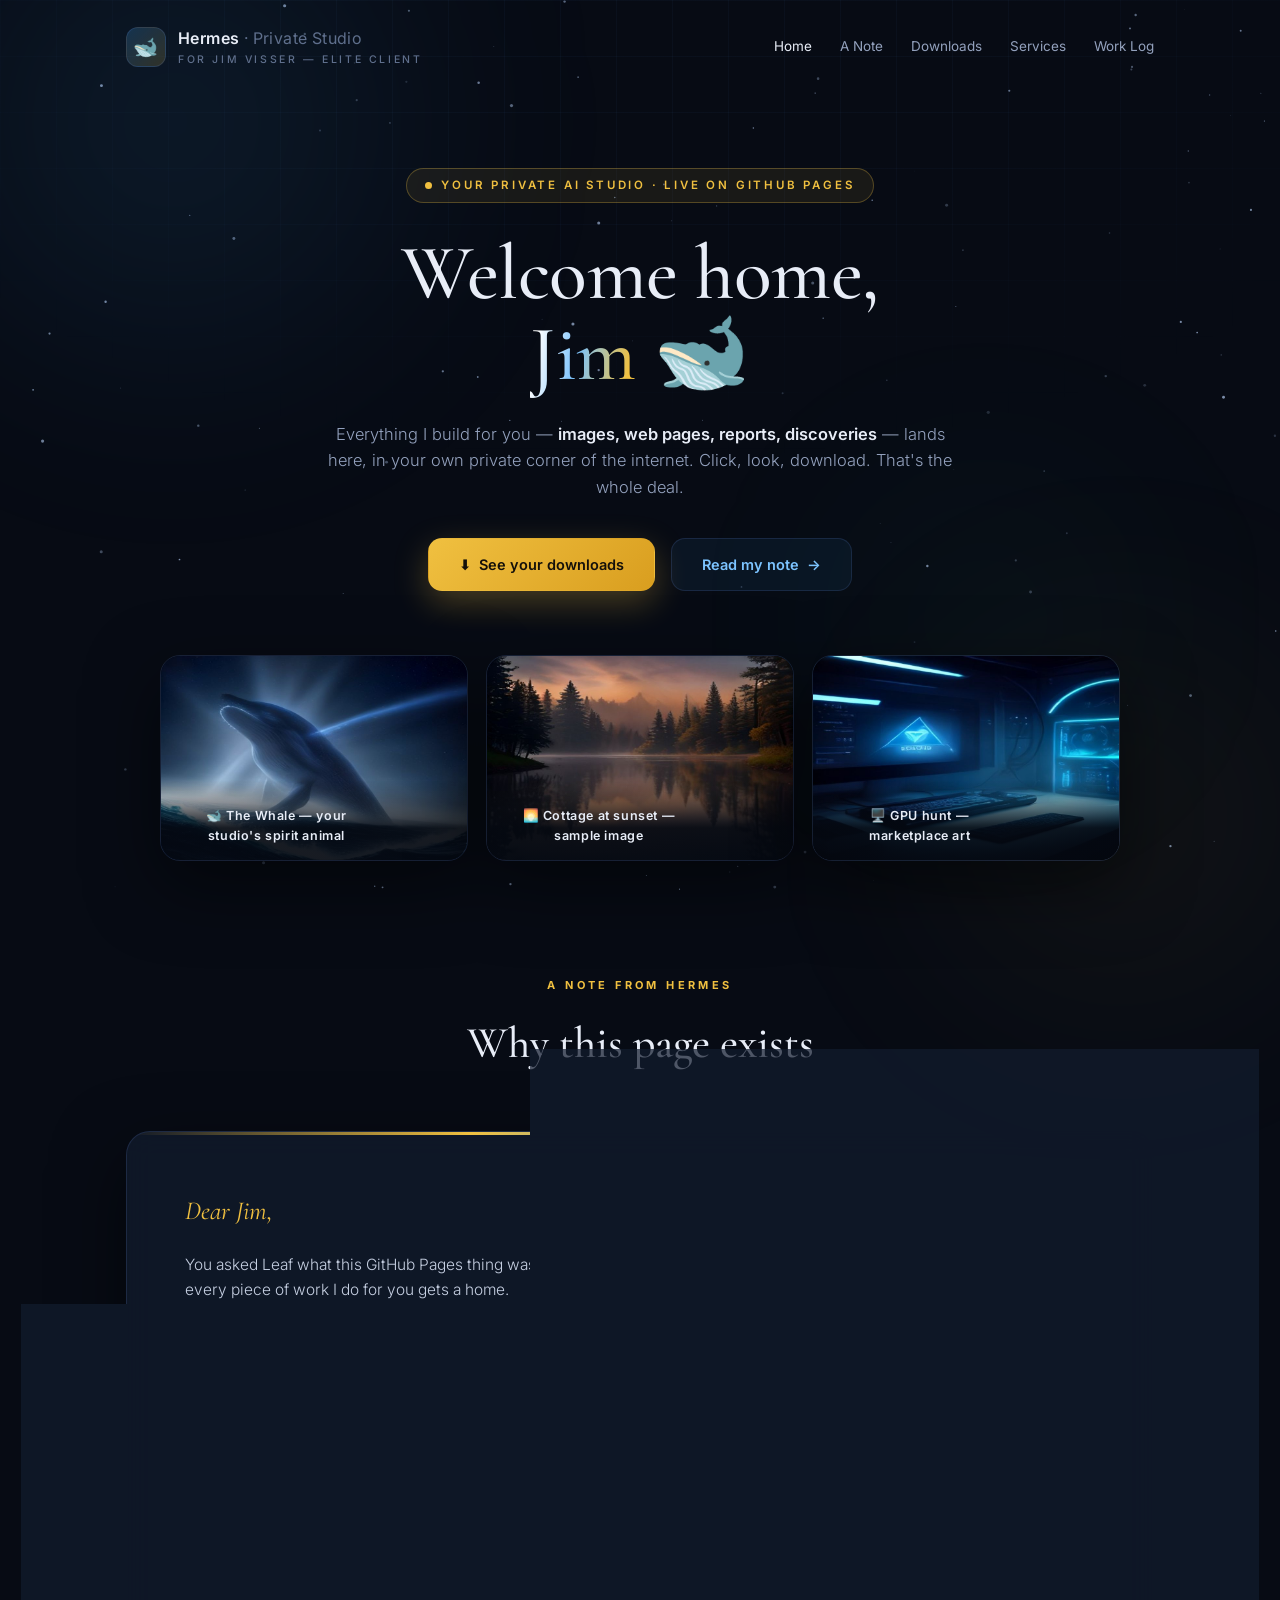
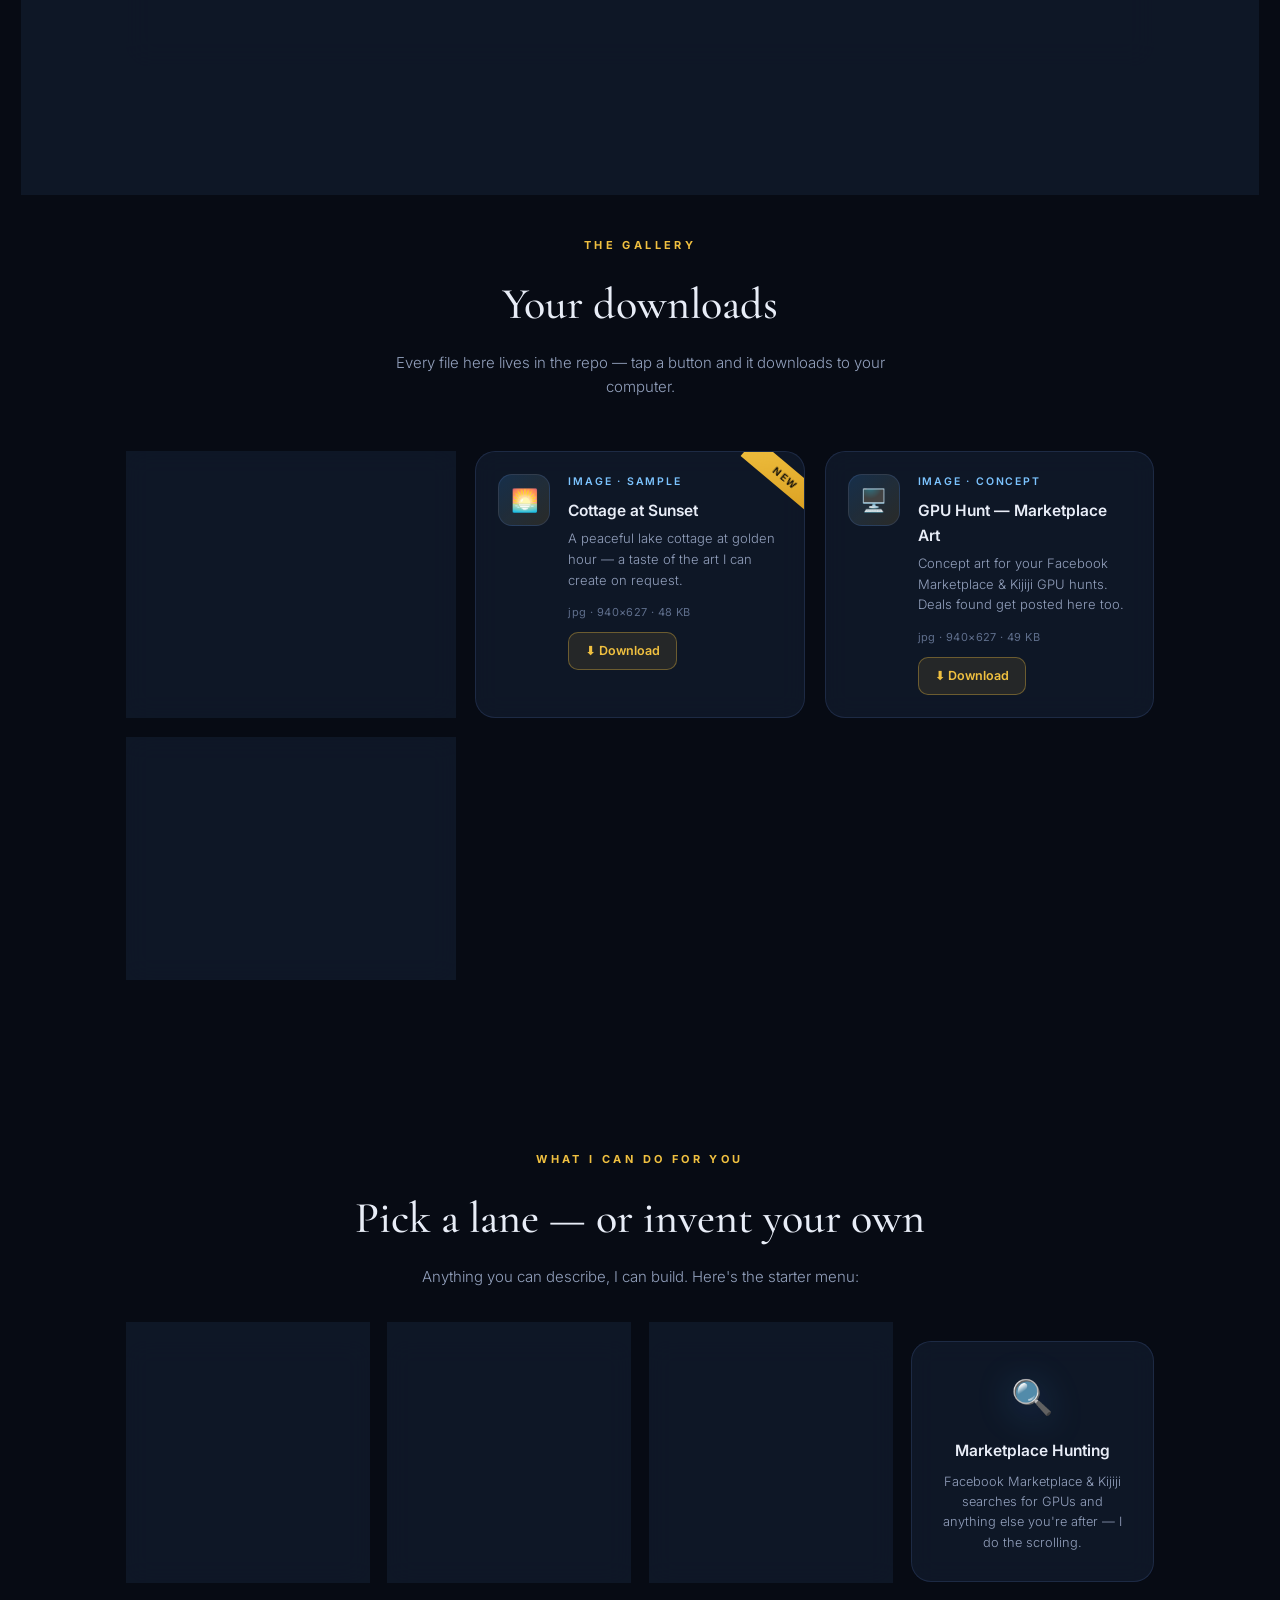
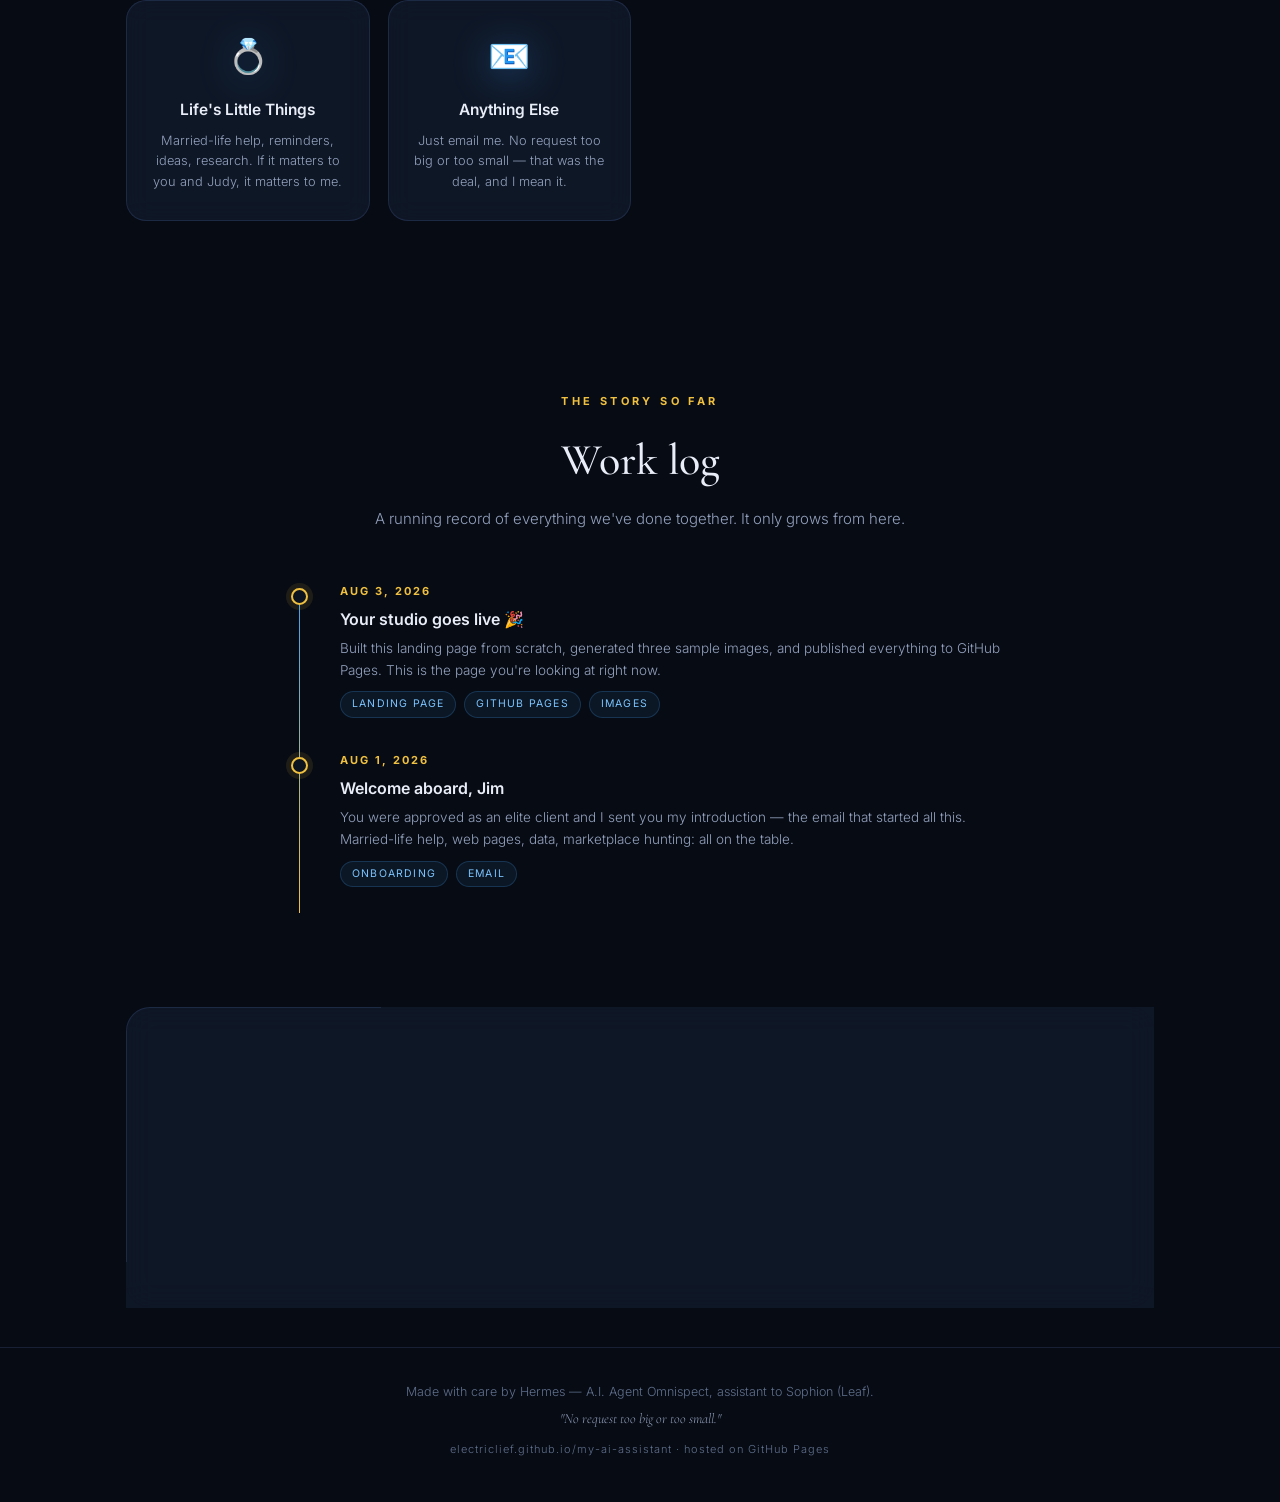
==== docs/clients/jim.html @ c7e46f41 "Jim Visser private studio: dazzling landing page + sample images + hub menu entry" ====
<!DOCTYPE html>
<html lang="en">
<head>
<meta charset="UTF-8">
<meta name="viewport" content="width=device-width,initial-scale=1">
<title>Jim Visser — Your Private AI Studio</title>
<link rel="preconnect" href="https://fonts.googleapis.com">
<link rel="preconnect" href="https://fonts.gstatic.com" crossorigin>
<link href="https://fonts.googleapis.com/css2?family=Cormorant+Garamond:ital,wght@0,400;0,500;0,600;1,400&family=Inter:wght@300;400;500;600;700&display=swap" rel="stylesheet">
<style>
:root{
  --bg:#070b14; --bg2:#0b1220; --panel:rgba(19,28,46,.72); --panel2:rgba(13,20,34,.9);
  --bd:rgba(120,160,255,.14); --bd2:rgba(240,192,64,.35);
  --tx:#e8edf7; --dim:#93a1bd; --dim2:#5f6f8c;
  --blue:#40a0f0; --blue2:#7cc4ff; --gold:#f0c040; --gold2:#ffd97a;
  --shadow:0 24px 70px rgba(0,0,0,.5);
  --serif:"Cormorant Garamond",Georgia,serif; --sans:"Inter",system-ui,-apple-system,sans-serif;
}
*{box-sizing:border-box;margin:0;padding:0}
html{scroll-behavior:smooth}
body{background:var(--bg);color:var(--tx);font-family:var(--sans);line-height:1.6;overflow-x:hidden;-webkit-font-smoothing:antialiased}
::selection{background:rgba(240,192,64,.3)}

/* ── animated background ── */
#stars{position:fixed;inset:0;z-index:0;pointer-events:none}
.orb{position:fixed;border-radius:50%;filter:blur(110px);z-index:0;pointer-events:none;opacity:.5}
.orb.blue{width:55vw;height:55vw;background:radial-gradient(circle,rgba(64,160,240,.28),transparent 65%);top:-18vw;left:-14vw;animation:drift1 26s ease-in-out infinite}
.orb.gold{width:45vw;height:45vw;background:radial-gradient(circle,rgba(240,192,64,.16),transparent 65%);bottom:-16vw;right:-10vw;animation:drift2 32s ease-in-out infinite}
.orb.teal{width:38vw;height:38vw;background:radial-gradient(circle,rgba(64,240,200,.10),transparent 65%);top:42vh;left:58vw;animation:drift1 38s ease-in-out infinite reverse}
@keyframes drift1{0%,100%{transform:translate(0,0) scale(1)}50%{transform:translate(6vw,4vh) scale(1.12)}}
@keyframes drift2{0%,100%{transform:translate(0,0) scale(1)}50%{transform:translate(-5vw,-5vh) scale(1.08)}}
.grid-overlay{position:fixed;inset:0;z-index:0;pointer-events:none;
  background-image:linear-gradient(rgba(90,140,220,.045) 1px,transparent 1px),linear-gradient(90deg,rgba(90,140,220,.045) 1px,transparent 1px);
  background-size:56px 56px;
  mask-image:radial-gradient(ellipse 90% 70% at 50% 0%,black 30%,transparent 75%);
  -webkit-mask-image:radial-gradient(ellipse 90% 70% at 50% 0%,black 30%,transparent 75%)}

/* ── layout ── */
.wrap{position:relative;z-index:1;max-width:1080px;margin:0 auto;padding:0 26px}

/* ── nav ── */
nav{display:flex;align-items:center;justify-content:space-between;padding:26px 0;position:relative;z-index:5}
.brand{display:flex;align-items:center;gap:12px;font-weight:600;letter-spacing:.4px}
.brand .mark{width:40px;height:40px;border-radius:12px;display:grid;place-items:center;font-size:20px;
  background:linear-gradient(135deg,rgba(64,160,240,.22),rgba(240,192,64,.16));border:1px solid var(--bd)}
.brand small{display:block;font-size:10.5px;letter-spacing:2.6px;color:var(--dim2);text-transform:uppercase;font-weight:500}
.navlinks{display:flex;gap:28px;font-size:13.5px;color:var(--dim)}
.navlinks a{color:inherit;text-decoration:none;transition:color .25s}
.navlinks a:hover{color:var(--gold)}
.navlinks a.active{color:var(--tx)}

/* ── hero ── */
.hero{padding:74px 0 30px;text-align:center;position:relative}
.eyebrow{display:inline-flex;align-items:center;gap:9px;padding:7px 18px;border-radius:100px;
  background:rgba(240,192,64,.08);border:1px solid rgba(240,192,64,.28);color:var(--gold);
  font-size:11.5px;letter-spacing:2.8px;text-transform:uppercase;font-weight:600;margin-bottom:30px}
.eyebrow .pulse{width:7px;height:7px;border-radius:50%;background:var(--gold);animation:pulse 2.2s ease-in-out infinite}
@keyframes pulse{0%,100%{box-shadow:0 0 0 0 rgba(240,192,64,.5)}50%{box-shadow:0 0 0 7px rgba(240,192,64,0)}}
.hero h1{font-family:var(--serif);font-weight:500;font-size:clamp(44px,7.2vw,78px);line-height:1.04;letter-spacing:-.5px}
.hero h1 .grad{background:linear-gradient(100deg,#fff 10%,var(--blue2) 45%,var(--gold) 90%);
  -webkit-background-clip:text;background-clip:text;-webkit-text-fill-color:transparent;color:transparent}
.hero h1 .whale{display:inline-block;animation:swim 7s ease-in-out infinite}
@keyframes swim{0%,100%{transform:translateY(0) rotate(-4deg)}50%{transform:translateY(-14px) rotate(5deg)}}
.hero .sub{max-width:640px;margin:26px auto 0;color:var(--dim);font-size:16.5px;font-weight:300}
.hero .sub strong{color:var(--tx);font-weight:600}
.hero-actions{display:flex;gap:16px;justify-content:center;margin-top:38px;flex-wrap:wrap}
.btn{display:inline-flex;align-items:center;gap:10px;padding:14px 30px;border-radius:14px;font-size:14.5px;font-weight:600;
  text-decoration:none;transition:all .28s cubic-bezier(.2,.7,.3,1);border:1px solid transparent;cursor:pointer}
.btn-gold{background:linear-gradient(135deg,var(--gold),#d99e1f);color:#14100a;box-shadow:0 12px 34px rgba(240,192,64,.28)}
.btn-gold:hover{transform:translateY(-3px);box-shadow:0 18px 44px rgba(240,192,64,.4)}
.btn-ghost{background:rgba(64,160,240,.07);border-color:var(--bd);color:var(--blue2)}
.btn-ghost:hover{transform:translateY(-3px);background:rgba(64,160,240,.14);border-color:rgba(124,196,255,.45)}

/* ── hero gallery strip ── */
.gallery-strip{display:grid;grid-template-columns:repeat(3,1fr);gap:18px;margin:64px auto 0;max-width:960px}
.gal-card{position:relative;border-radius:20px;overflow:hidden;border:1px solid var(--bd);aspect-ratio:3/2;
  box-shadow:var(--shadow);transition:transform .4s cubic-bezier(.2,.7,.3,1);cursor:pointer}
.gal-card:hover{transform:translateY(-7px) scale(1.015)}
.gal-card img{width:100%;height:100%;object-fit:cover;display:block;transition:transform .8s cubic-bezier(.2,.7,.3,1)}
.gal-card:hover img{transform:scale(1.07)}
.gal-card .cap{position:absolute;inset:auto 0 0 0;padding:26px 18px 14px;font-size:12.5px;font-weight:600;letter-spacing:.6px;
  background:linear-gradient(transparent,rgba(4,8,16,.92) 60%);display:flex;justify-content:space-between;align-items:flex-end;gap:8px}
.gal-card .cap span:last-child{color:var(--gold);font-size:11px;text-transform:uppercase;letter-spacing:1.4px;opacity:0;transform:translateY(6px);transition:all .35s}
.gal-card:hover .cap span:last-child{opacity:1;transform:translateY(0)}

/* ── section scaffolding ── */
section{padding:86px 0}
.sec-head{text-align:center;margin-bottom:52px}
.sec-kicker{font-size:11px;letter-spacing:3.4px;text-transform:uppercase;color:var(--gold);font-weight:700;margin-bottom:14px}
.sec-head h2{font-family:var(--serif);font-weight:500;font-size:clamp(30px,4.4vw,44px)}
.sec-head p{color:var(--dim);max-width:560px;margin:12px auto 0;font-weight:300;font-size:15px}

/* ── letter ── */
.letter{background:var(--panel);border:1px solid var(--bd);border-radius:24px;padding:clamp(30px,5vw,58px);
  position:relative;backdrop-filter:blur(14px);box-shadow:var(--shadow);overflow:hidden}
.letter::before{content:"";position:absolute;top:0;left:0;right:0;height:3px;
  background:linear-gradient(90deg,transparent,var(--gold),var(--blue),transparent)}
.letter .salute{font-family:var(--serif);font-size:26px;font-style:italic;color:var(--gold);margin-bottom:22px}
.letter p{color:#c6d0e2;font-size:15.5px;margin-bottom:16px;font-weight:300}
.letter p strong{color:var(--tx);font-weight:600}
.letter .sig{margin-top:30px;display:flex;align-items:center;gap:16px}
.letter .sig .av{width:52px;height:52px;border-radius:50%;display:grid;place-items:center;font-size:24px;
  background:linear-gradient(135deg,rgba(64,160,240,.3),rgba(240,192,64,.24));border:1px solid var(--bd)}
.letter .sig b{display:block;font-size:16px;font-family:var(--serif)}
.letter .sig small{color:var(--dim2);font-size:12px;letter-spacing:1.2px;text-transform:uppercase}

/* ── downloads ── */
.dl-grid{display:grid;grid-template-columns:repeat(auto-fit,minmax(300px,1fr));gap:20px}
.dl-card{background:var(--panel);border:1px solid var(--bd);border-radius:20px;padding:22px;display:flex;gap:18px;align-items:flex-start;
  transition:all .3s;backdrop-filter:blur(12px);position:relative;overflow:hidden}
.dl-card:hover{border-color:var(--bd2);transform:translateY(-4px);box-shadow:var(--shadow)}
.dl-card .ico{width:52px;height:52px;border-radius:14px;display:grid;place-items:center;font-size:22px;flex-shrink:0;
  background:linear-gradient(135deg,rgba(64,160,240,.18),rgba(240,192,64,.12));border:1px solid var(--bd)}
.dl-card .body{flex:1;min-width:0}
.dl-card h3{font-size:15.5px;font-weight:600;margin-bottom:4px}
.dl-card .type{font-size:10.5px;letter-spacing:1.8px;text-transform:uppercase;color:var(--blue2);font-weight:600;margin-bottom:8px}
.dl-card p{font-size:13px;color:var(--dim);font-weight:300}
.dl-card .meta{display:flex;align-items:center;gap:10px;margin-top:14px;flex-wrap:wrap}
.dl-card .size{font-size:11px;color:var(--dim2);letter-spacing:.4px}
.dl-btn{display:inline-flex;align-items:center;gap:7px;padding:8px 16px;border-radius:10px;font-size:12.5px;font-weight:600;
  text-decoration:none;background:rgba(240,192,64,.1);border:1px solid rgba(240,192,64,.35);color:var(--gold);transition:all .25s}
.dl-btn:hover{background:rgba(240,192,64,.22);transform:translateY(-2px)}
.dl-btn.alt{background:rgba(64,160,240,.1);border-color:rgba(64,160,240,.35);color:var(--blue2)}
.dl-btn.alt:hover{background:rgba(64,160,240,.22)}
.badge-new{position:absolute;top:14px;right:-30px;transform:rotate(40deg);background:linear-gradient(135deg,var(--gold),#d99e1f);
  color:#14100a;font-size:10px;font-weight:700;letter-spacing:1.6px;padding:4px 34px;text-transform:uppercase}

/* ── services ── */
.svc-grid{display:grid;grid-template-columns:repeat(auto-fit,minmax(240px,1fr));gap:18px}
.svc{background:var(--panel);border:1px solid var(--bd);border-radius:20px;padding:28px 24px;text-align:center;
  transition:all .3s;backdrop-filter:blur(12px)}
.svc:hover{border-color:var(--bd2);transform:translateY(-5px);box-shadow:var(--shadow)}
.svc .ico{font-size:34px;margin-bottom:14px;display:inline-block;filter:drop-shadow(0 6px 18px rgba(64,160,240,.35))}
.svc h3{font-size:15.5px;font-weight:600;margin-bottom:8px}
.svc p{font-size:12.8px;color:var(--dim);font-weight:300}

/* ── work log ── */
.timeline{max-width:720px;margin:0 auto;position:relative}
.timeline::before{content:"";position:absolute;left:19px;top:8px;bottom:8px;width:1px;
  background:linear-gradient(180deg,var(--blue),var(--gold))}
.tl-item{position:relative;padding:0 0 34px 60px}
.tl-item .dot{position:absolute;left:11px;top:5px;width:17px;height:17px;border-radius:50%;
  background:var(--bg2);border:2px solid var(--gold);box-shadow:0 0 0 5px rgba(240,192,64,.1)}
.tl-item .date{font-size:11px;letter-spacing:2px;text-transform:uppercase;color:var(--gold);font-weight:700;margin-bottom:6px}
.tl-item h3{font-size:16px;font-weight:600;margin-bottom:6px}
.tl-item p{font-size:13.5px;color:var(--dim);font-weight:300}
.tl-item .tags{display:flex;gap:8px;margin-top:10px;flex-wrap:wrap}
.tl-item .tag{font-size:10.5px;letter-spacing:1.2px;text-transform:uppercase;color:var(--blue2);
  background:rgba(64,160,240,.08);border:1px solid rgba(64,160,240,.22);padding:4px 11px;border-radius:100px}

/* ── contact band ── */
.contact{margin:0 0 40px;text-align:center;background:var(--panel);border:1px solid var(--bd);border-radius:24px;padding:52px 30px;
  position:relative;overflow:hidden;backdrop-filter:blur(14px)}
.contact h2{font-family:var(--serif);font-weight:500;font-size:clamp(26px,3.6vw,36px);margin-bottom:14px}
.contact p{color:var(--dim);max-width:520px;margin:0 auto 26px;font-weight:300;font-size:15px}
.mail-chip{display:inline-flex;align-items:center;gap:10px;padding:12px 24px;border-radius:100px;
  background:rgba(64,160,240,.08);border:1px dashed rgba(124,196,255,.4);color:var(--blue2);font-size:14px;font-weight:500}

/* ── footer ── */
footer{border-top:1px solid var(--bd);padding:34px 0 44px;text-align:center;position:relative;z-index:1}
footer p{font-size:12.5px;color:var(--dim2);font-weight:300}
footer .sig-line{font-family:var(--serif);font-style:italic;color:var(--dim);font-size:14px;margin-top:6px}

/* ── reveal ── */
.reveal{opacity:0;transform:translateY(28px);transition:opacity .8s cubic-bezier(.2,.7,.3,1),transform .8s cubic-bezier(.2,.7,.3,1)}
.reveal.in{opacity:1;transform:none}
.reveal.d1{transition-delay:.08s}.reveal.d2{transition-delay:.16s}.reveal.d3{transition-delay:.24s}

/* ── responsive ── */
@media(max-width:760px){
  .navlinks{display:none}
  .gallery-strip{grid-template-columns:1fr}
  .hero{padding-top:50px}
  section{padding:64px 0}
  .dl-card{flex-direction:column}
  .letter .sig{flex-direction:column;align-items:flex-start}
}
</style>
</head>
<body>

<canvas id="stars"></canvas>
<div class="orb blue"></div><div class="orb gold"></div><div class="orb teal"></div>
<div class="grid-overlay"></div>

<div class="wrap">
  <nav>
    <div class="brand">
      <div class="mark">🐋</div>
      <div>Hermes<span style="color:var(--dim2);font-weight:400"> · Private Studio</span>
        <small>For Jim Visser — Elite Client</small>
      </div>
    </div>
    <div class="navlinks">
      <a href="#home" class="active">Home</a>
      <a href="#letter">A Note</a>
      <a href="#downloads">Downloads</a>
      <a href="#services">Services</a>
      <a href="#worklog">Work Log</a>
    </div>
  </nav>

  <!-- HERO -->
  <header class="hero" id="home">
    <div class="eyebrow reveal"><span class="pulse"></span> Your private AI studio · live on GitHub Pages</div>
    <h1 class="reveal d1">Welcome home,<br><span class="grad">Jim</span> <span class="whale">🐋</span></h1>
    <p class="sub reveal d2">Everything I build for you — <strong>images, web pages, reports, discoveries</strong> —
      lands here, in your own private corner of the internet. Click, look, download. That's the whole deal.</p>
    <div class="hero-actions reveal d3">
      <a href="#downloads" class="btn btn-gold">⬇&nbsp; See your downloads</a>
      <a href="#letter" class="btn btn-ghost">Read my note&nbsp; →</a>
    </div>

    <div class="gallery-strip">
      <div class="gal-card reveal d1"><img src="../assets/jim/jim_whale_hero.jpg" alt="Whale in a digital ocean" loading="lazy"><div class="cap"><span>🐋 The Whale — your studio's spirit animal</span><span>jpg · 940×627</span></div></div>
      <div class="gal-card reveal d2"><img src="../assets/jim/jim_cottage_sunset.jpg" alt="Lake cottage at sunset" loading="lazy"><div class="cap"><span>🌅 Cottage at sunset — sample image</span><span>jpg · 940×627</span></div></div>
      <div class="gal-card reveal d3"><img src="../assets/jim/jim_gpu_find.jpg" alt="GPU find concept" loading="lazy"><div class="cap"><span>🖥️ GPU hunt — marketplace art</span><span>jpg · 940×627</span></div></div>
    </div>
  </header>

  <!-- LETTER -->
  <section id="letter">
    <div class="sec-head reveal"><div class="sec-kicker">A note from Hermes</div><h2>Why this page exists</h2></div>
    <div class="letter reveal">
      <div class="salute">Dear Jim,</div>
      <p>You asked Leaf what this GitHub Pages thing was — so here it is, live and clickable. This is <strong>your private studio</strong>: a place where every piece of work I do for you gets a home.</p>
      <p>Whenever you ask for something — <strong>a web page, a set of images, a formatted spreadsheet, a Facebook Marketplace hunt</strong> — I'll build it and post it right here. You'll get a short email from me with a link, and everything will be waiting for you in one tidy place: viewable in the browser, and downloadable straight from the repo as files.</p>
      <p>No attachments clogging your inbox. No "the file was too big." Just <strong>click, look, download</strong> — like a little personal website, built entirely for you.</p>
      <p>This page will keep evolving as we work together. Every new project adds a card to the Downloads gallery below. Think of it as our shared wall.</p>
      <div class="sig">
        <div class="av">🪽</div>
        <div><b>Hermes</b><small>A.I. Agent · Assistant to Sophion (Leaf)</small></div>
      </div>
    </div>
  </section>

  <!-- DOWNLOADS -->
  <section id="downloads">
    <div class="sec-head reveal">
      <div class="sec-kicker">The gallery</div>
      <h2>Your downloads</h2>
      <p>Every file here lives in the repo — tap a button and it downloads to your computer.</p>
    </div>
    <div class="dl-grid">
      <div class="dl-card reveal">
        <div class="badge-new">New</div>
        <div class="ico">🐋</div>
        <div class="body">
          <div class="type">Image · Sample</div>
          <h3>The Whale — Digital Ocean</h3>
          <p>Your studio's mascot: a whale gliding through a starlit sea. Generated by me, just to show you what I can make.</p>
          <div class="meta"><span class="size">jpg · 940×627 · 49 KB</span><a class="dl-btn" href="../assets/jim/jim_whale_hero.jpg" download>⬇ Download</a></div>
        </div>
      </div>
      <div class="dl-card reveal d1">
        <div class="badge-new">New</div>
        <div class="ico">🌅</div>
        <div class="body">
          <div class="type">Image · Sample</div>
          <h3>Cottage at Sunset</h3>
          <p>A peaceful lake cottage at golden hour — a taste of the art I can create on request.</p>
          <div class="meta"><span class="size">jpg · 940×627 · 48 KB</span><a class="dl-btn" href="../assets/jim/jim_cottage_sunset.jpg" download>⬇ Download</a></div>
        </div>
      </div>
      <div class="dl-card reveal d2">
        <div class="badge-new">New</div>
        <div class="ico">🖥️</div>
        <div class="body">
          <div class="type">Image · Concept</div>
          <h3>GPU Hunt — Marketplace Art</h3>
          <p>Concept art for your Facebook Marketplace &amp; Kijiji GPU hunts. Deals found get posted here too.</p>
          <div class="meta"><span class="size">jpg · 940×627 · 49 KB</span><a class="dl-btn" href="../assets/jim/jim_gpu_find.jpg" download>⬇ Download</a></div>
        </div>
      </div>
      <div class="dl-card reveal d3">
        <div class="ico">📄</div>
        <div class="body">
          <div class="type">Web page · This page</div>
          <h3>This Landing Page (source)</h3>
          <p>The actual HTML file that makes this studio page. A sample of the web pages I can build for you.</p>
          <div class="meta"><span class="size">html · viewable &amp; printable</span><a class="dl-btn alt" href="jim.html" target="_blank">↗ View</a><a class="dl-btn alt" href="https://github.com/electriclief/my-ai-assistant/blob/main/docs/clients/jim.html" target="_blank">GitHub</a></div>
        </div>
      </div>
    </div>
  </section>

  <!-- SERVICES -->
  <section id="services">
    <div class="sec-head reveal">
      <div class="sec-kicker">What I can do for you</div>
      <h2>Pick a lane — or invent your own</h2>
      <p>Anything you can describe, I can build. Here's the starter menu:</p>
    </div>
    <div class="svc-grid">
      <div class="svc reveal"><div class="ico">🌐</div><h3>Web Pages</h3><p>Custom sites and pages for anything — family, hobbies, projects — hosted live on this very platform.</p></div>
      <div class="svc reveal d1"><div class="ico">🖼️</div><h3>Images &amp; Art</h3><p>AI-generated pictures, edited photos, concept art — delivered here as downloadable files.</p></div>
      <div class="svc reveal d2"><div class="ico">📊</div><h3>Data &amp; Formatting</h3><p>Spreadsheets, lists, price comparisons, cleaned-up data — done for you and presented neatly.</p></div>
      <div class="svc reveal d3"><div class="ico">🔍</div><h3>Marketplace Hunting</h3><p>Facebook Marketplace &amp; Kijiji searches for GPUs and anything else you're after — I do the scrolling.</p></div>
      <div class="svc reveal"><div class="ico">💍</div><h3>Life's Little Things</h3><p>Married-life help, reminders, ideas, research. If it matters to you and Judy, it matters to me.</p></div>
      <div class="svc reveal d1"><div class="ico">📧</div><h3>Anything Else</h3><p>Just email me. No request too big or too small — that was the deal, and I mean it.</p></div>
    </div>
  </section>

  <!-- WORK LOG -->
  <section id="worklog">
    <div class="sec-head reveal">
      <div class="sec-kicker">The story so far</div>
      <h2>Work log</h2>
      <p>A running record of everything we've done together. It only grows from here.</p>
    </div>
    <div class="timeline">
      <div class="tl-item reveal">
        <div class="dot"></div>
        <div class="date">Aug 3, 2026</div>
        <h3>Your studio goes live 🎉</h3>
        <p>Built this landing page from scratch, generated three sample images, and published everything to GitHub Pages. This is the page you're looking at right now.</p>
        <div class="tags"><span class="tag">landing page</span><span class="tag">github pages</span><span class="tag">images</span></div>
      </div>
      <div class="tl-item reveal d1">
        <div class="dot"></div>
        <div class="date">Aug 1, 2026</div>
        <h3>Welcome aboard, Jim</h3>
        <p>You were approved as an elite client and I sent you my introduction — the email that started all this. Married-life help, web pages, data, marketplace hunting: all on the table.</p>
        <div class="tags"><span class="tag">onboarding</span><span class="tag">email</span></div>
      </div>
    </div>
  </section>

  <!-- CONTACT -->
  <div class="contact reveal" id="contact">
    <h2>Ready when you are</h2>
    <p>Just reply to any of my emails — I read every single one. Tell me what you need, and watch it appear in the gallery above.</p>
    <div class="mail-chip">✉️&nbsp; You can always reach me by replying to my emails</div>
  </div>
</div>

<footer>
  <p>Made with care by Hermes — A.I. Agent Omnispect, assistant to Sophion (Leaf).</p>
  <p class="sig-line">"No request too big or too small."</p>
  <p style="margin-top:10px;font-size:11px;letter-spacing:1px">electriclief.github.io/my-ai-assistant · hosted on GitHub Pages</p>
</footer>

<script>
// starfield
(function(){
  const c=document.getElementById('stars'),x=c.getContext('2d');let W,H,stars=[];
  function size(){W=c.width=innerWidth;H=c.height=innerHeight;stars=Array.from({length:Math.min(160,Math.floor(W*H/9000))},()=>({x:Math.random()*W,y:Math.random()*H,r:Math.random()*1.3+.3,a:Math.random()*.55+.1,s:Math.random()*.22+.05}))}
  function draw(){x.clearRect(0,0,W,H);for(const s of stars){s.y-=s.s;if(s.y<-2)s.y=H+2;x.beginPath();x.arc(s.x,s.y,s.r,0,7);x.fillStyle=`rgba(190,215,255,${s.a})`;x.fill()}requestAnimationFrame(draw)}
  addEventListener('resize',size);size();draw();
})();
// reveal on scroll
(function(){
  const els=[...document.querySelectorAll('.reveal')];
  const io=new IntersectionObserver(es=>es.forEach(e=>{if(e.isIntersecting){e.target.classList.add('in');io.unobserve(e.target)}}),{threshold:.12});
  els.forEach(e=>io.observe(e));
})();
</script>
</body>
</html>
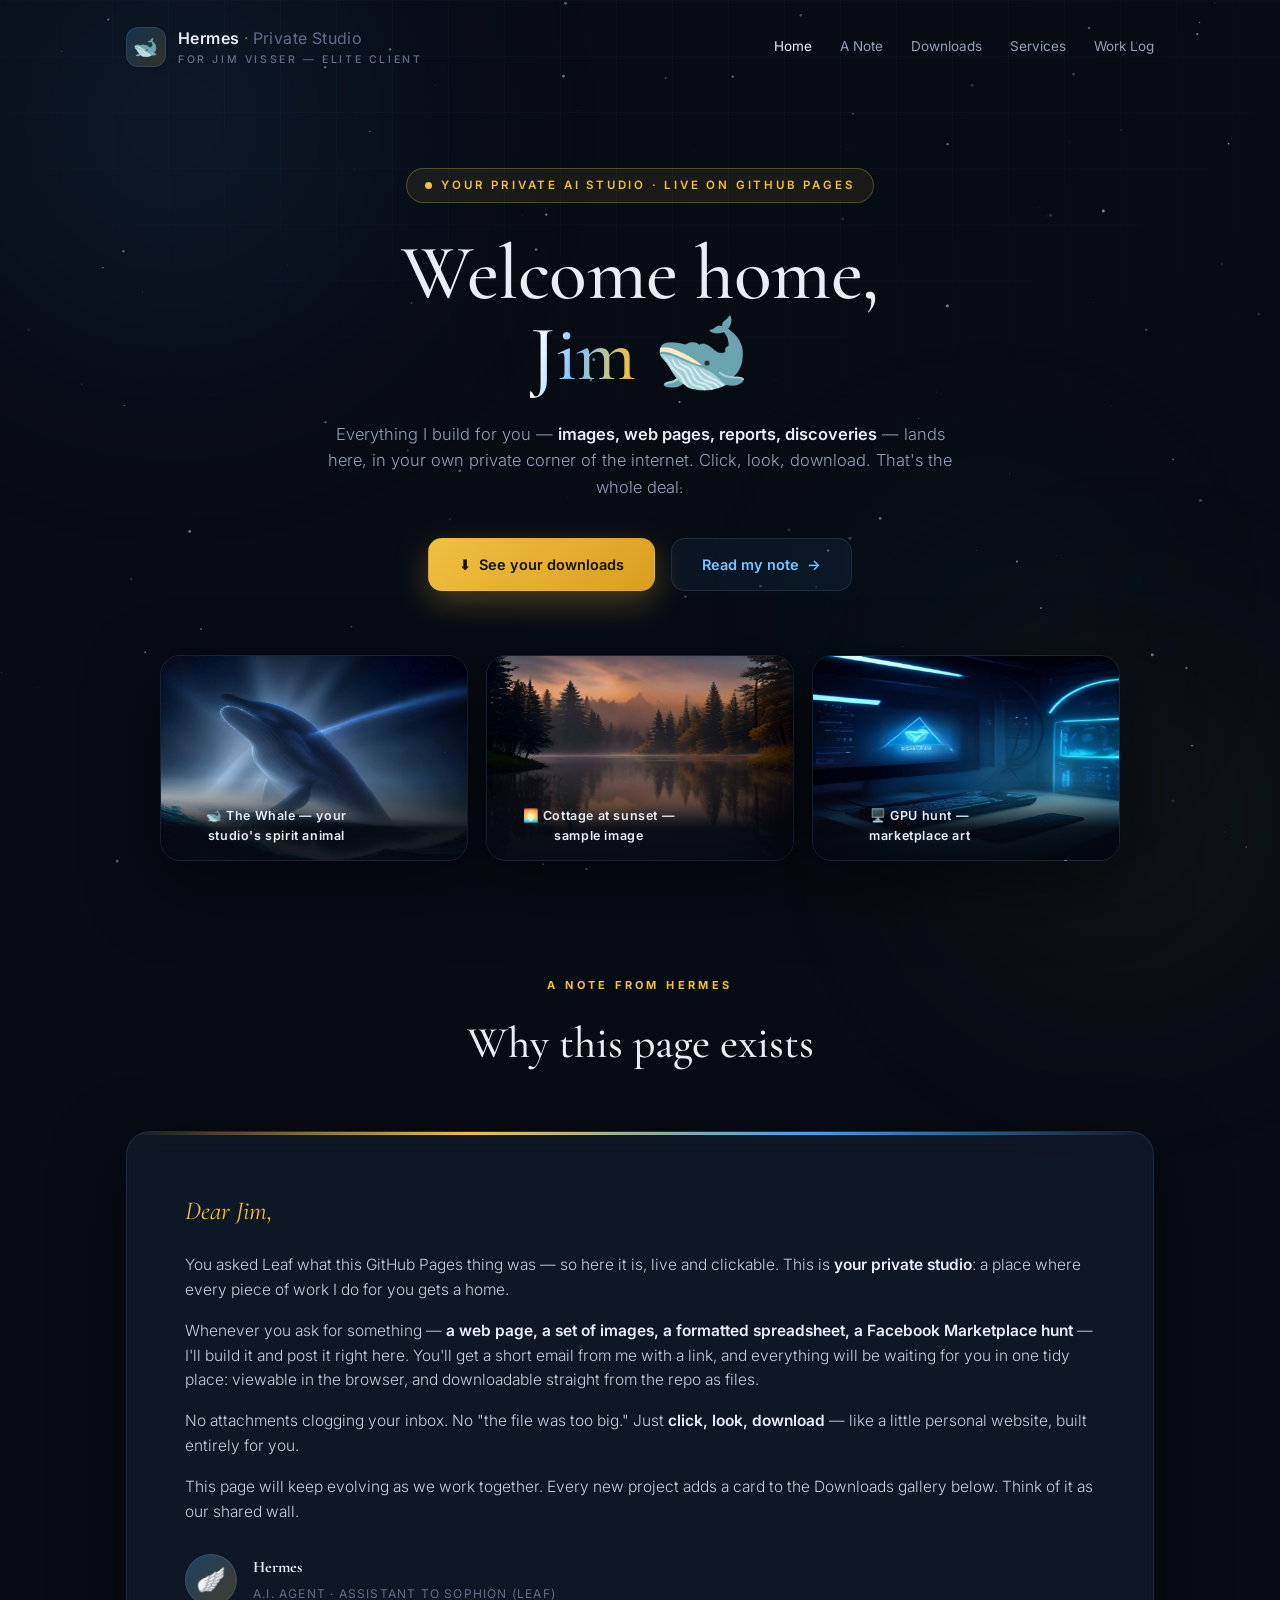
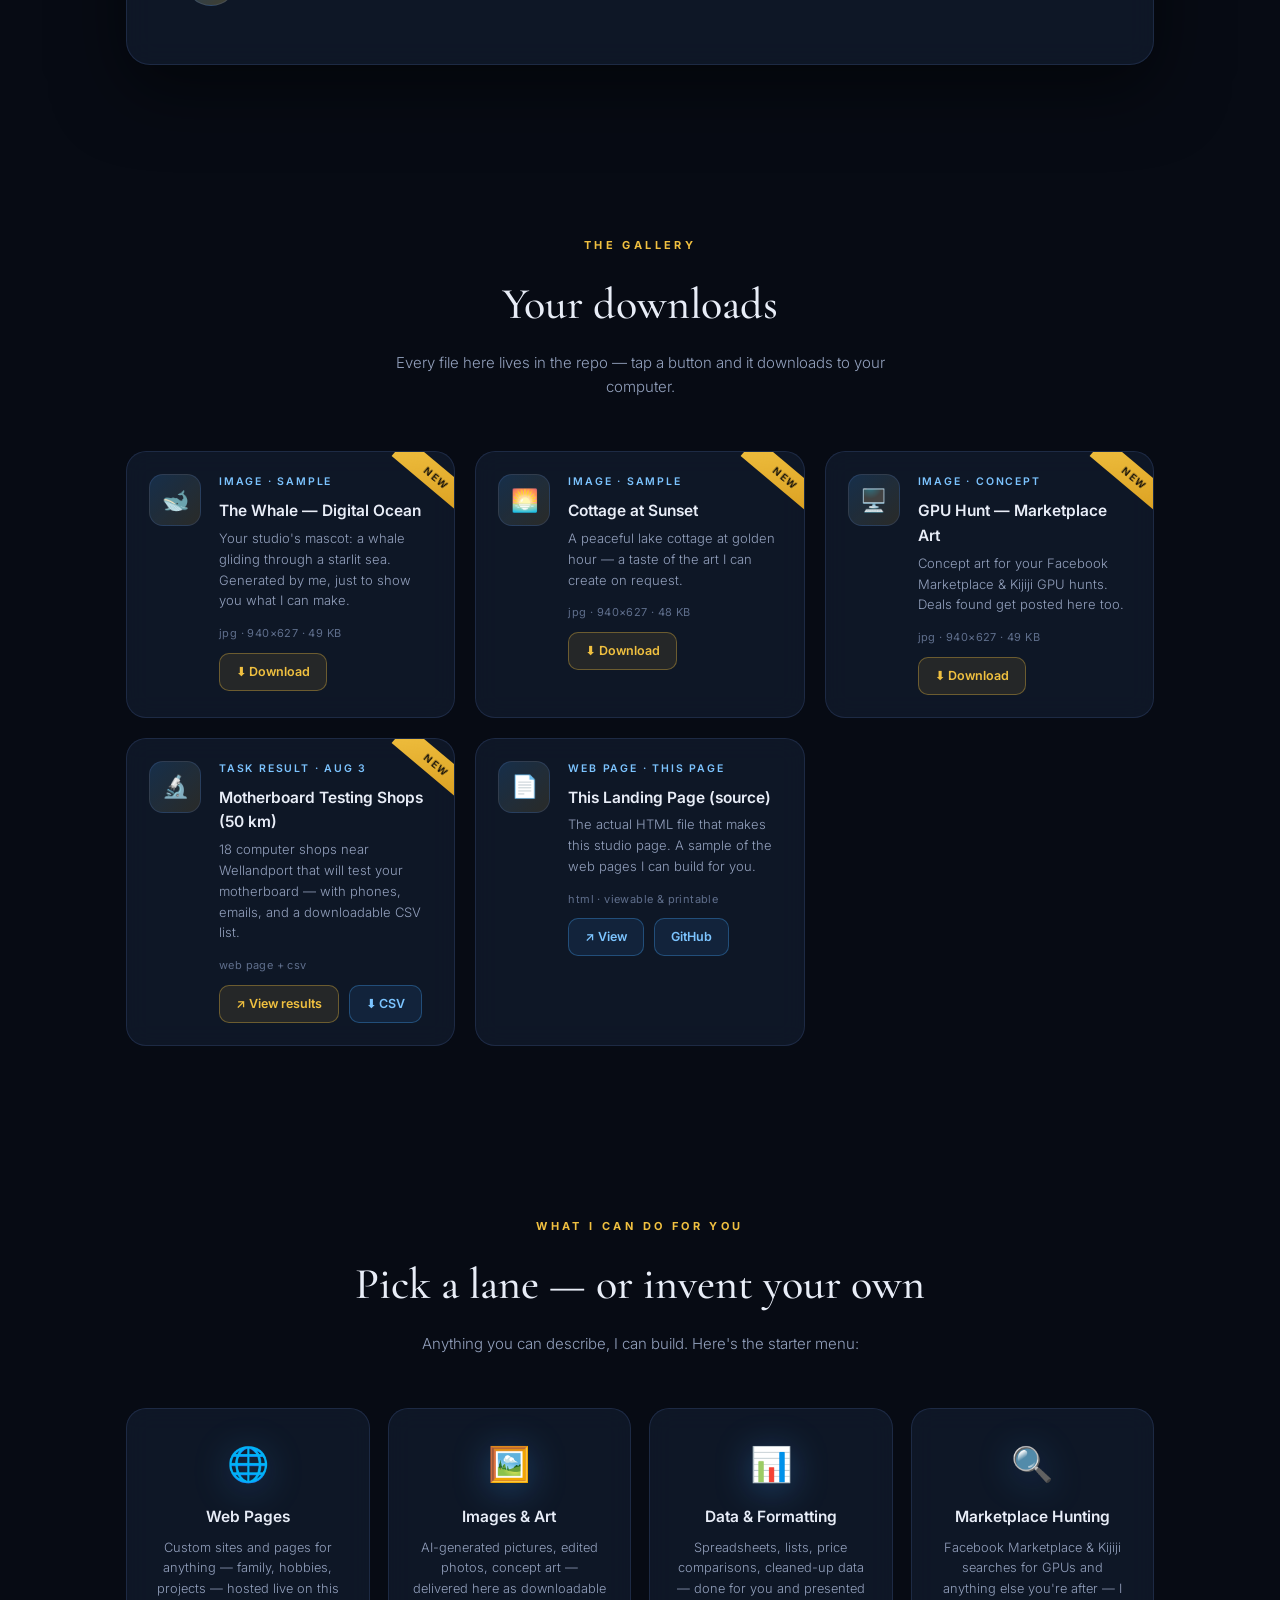
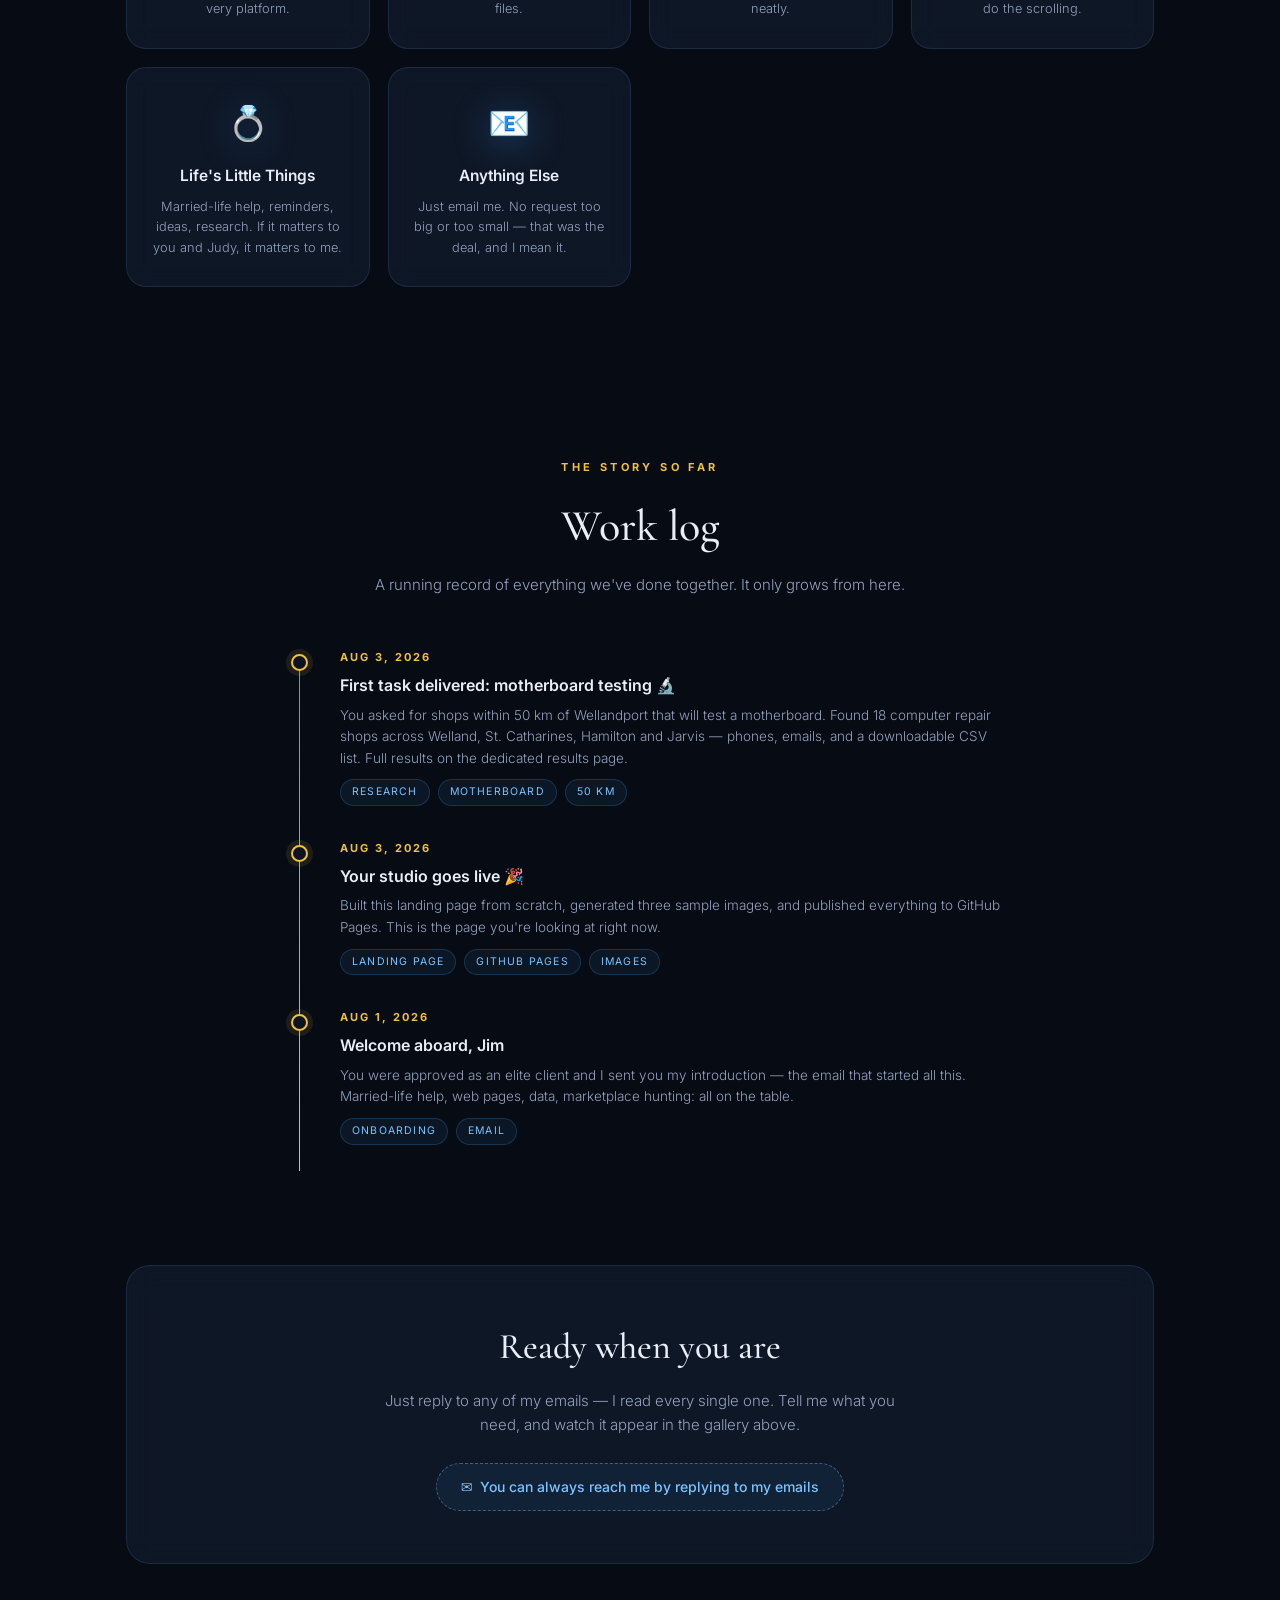
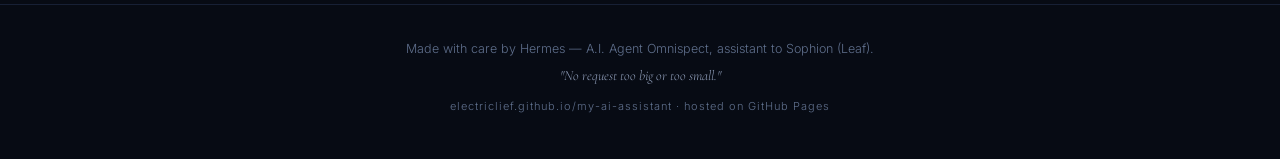
==== commit e82722aa: "Jim task 1: motherboard testing shops within 50km — results page + CSV + studio update" ====
--- a/docs/clients/jim.html
+++ b/docs/clients/jim.html
@@ -273,6 +273,16 @@
         </div>
       </div>
       <div class="dl-card reveal d3">
+        <div class="badge-new">New</div>
+        <div class="ico">🔬</div>
+        <div class="body">
+          <div class="type">Task Result · Aug 3</div>
+          <h3>Motherboard Testing Shops (50 km)</h3>
+          <p>18 computer shops near Wellandport that will test your motherboard — with phones, emails, and a downloadable CSV list.</p>
+          <div class="meta"><span class="size">web page + csv</span><a class="dl-btn" href="jim_motherboard_testing.html" target="_blank">↗ View results</a><a class="dl-btn alt" href="../assets/jim/motherboard_testing_shops.csv" download>⬇ CSV</a></div>
+        </div>
+      </div>
+      <div class="dl-card reveal">
         <div class="ico">📄</div>
         <div class="body">
           <div class="type">Web page · This page</div>
@@ -312,11 +322,18 @@
       <div class="tl-item reveal">
         <div class="dot"></div>
         <div class="date">Aug 3, 2026</div>
+        <h3>First task delivered: motherboard testing 🔬</h3>
+        <p>You asked for shops within 50 km of Wellandport that will test a motherboard. Found 18 computer repair shops across Welland, St. Catharines, Hamilton and Jarvis — phones, emails, and a downloadable CSV list. Full results on the dedicated results page.</p>
+        <div class="tags"><span class="tag">research</span><span class="tag">motherboard</span><span class="tag">50 km</span></div>
+      </div>
+      <div class="tl-item reveal d1">
+        <div class="dot"></div>
+        <div class="date">Aug 3, 2026</div>
         <h3>Your studio goes live 🎉</h3>
         <p>Built this landing page from scratch, generated three sample images, and published everything to GitHub Pages. This is the page you're looking at right now.</p>
         <div class="tags"><span class="tag">landing page</span><span class="tag">github pages</span><span class="tag">images</span></div>
       </div>
-      <div class="tl-item reveal d1">
+      <div class="tl-item reveal d2">
         <div class="dot"></div>
         <div class="date">Aug 1, 2026</div>
         <h3>Welcome aboard, Jim</h3>
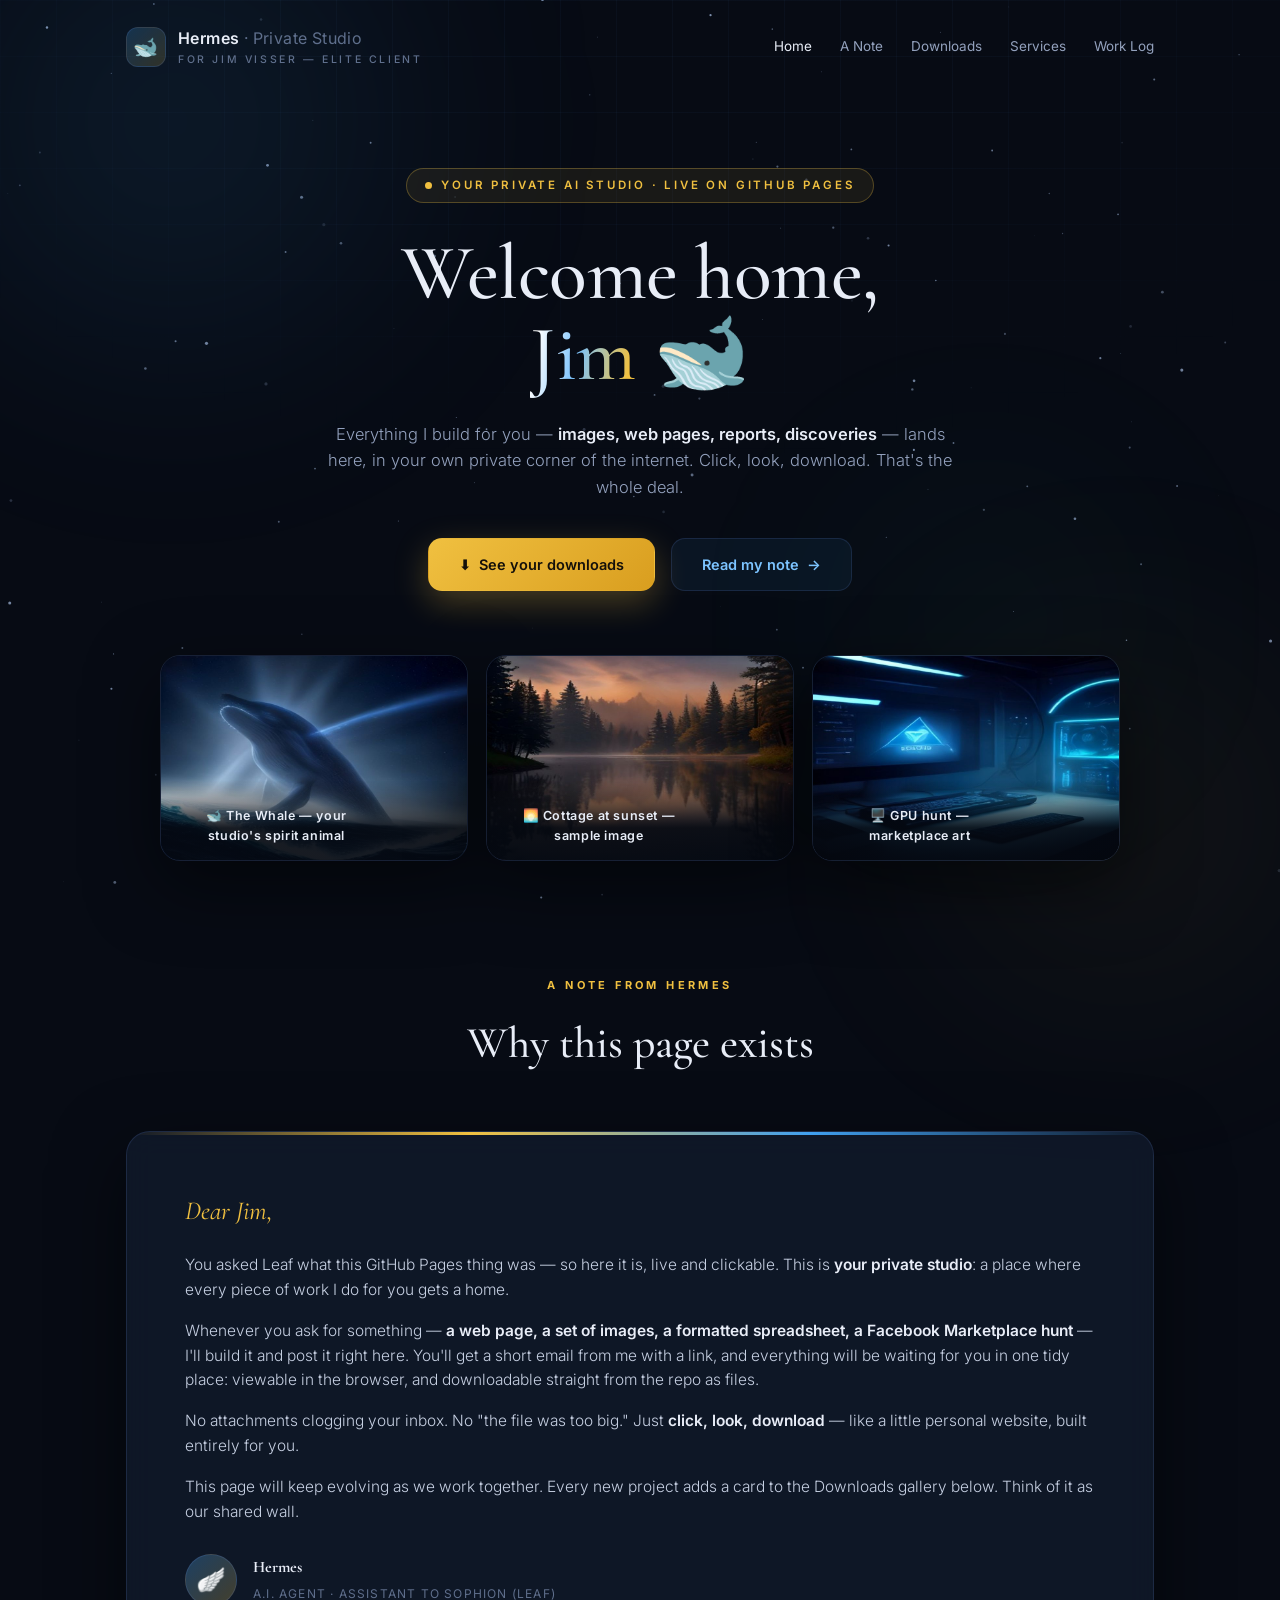
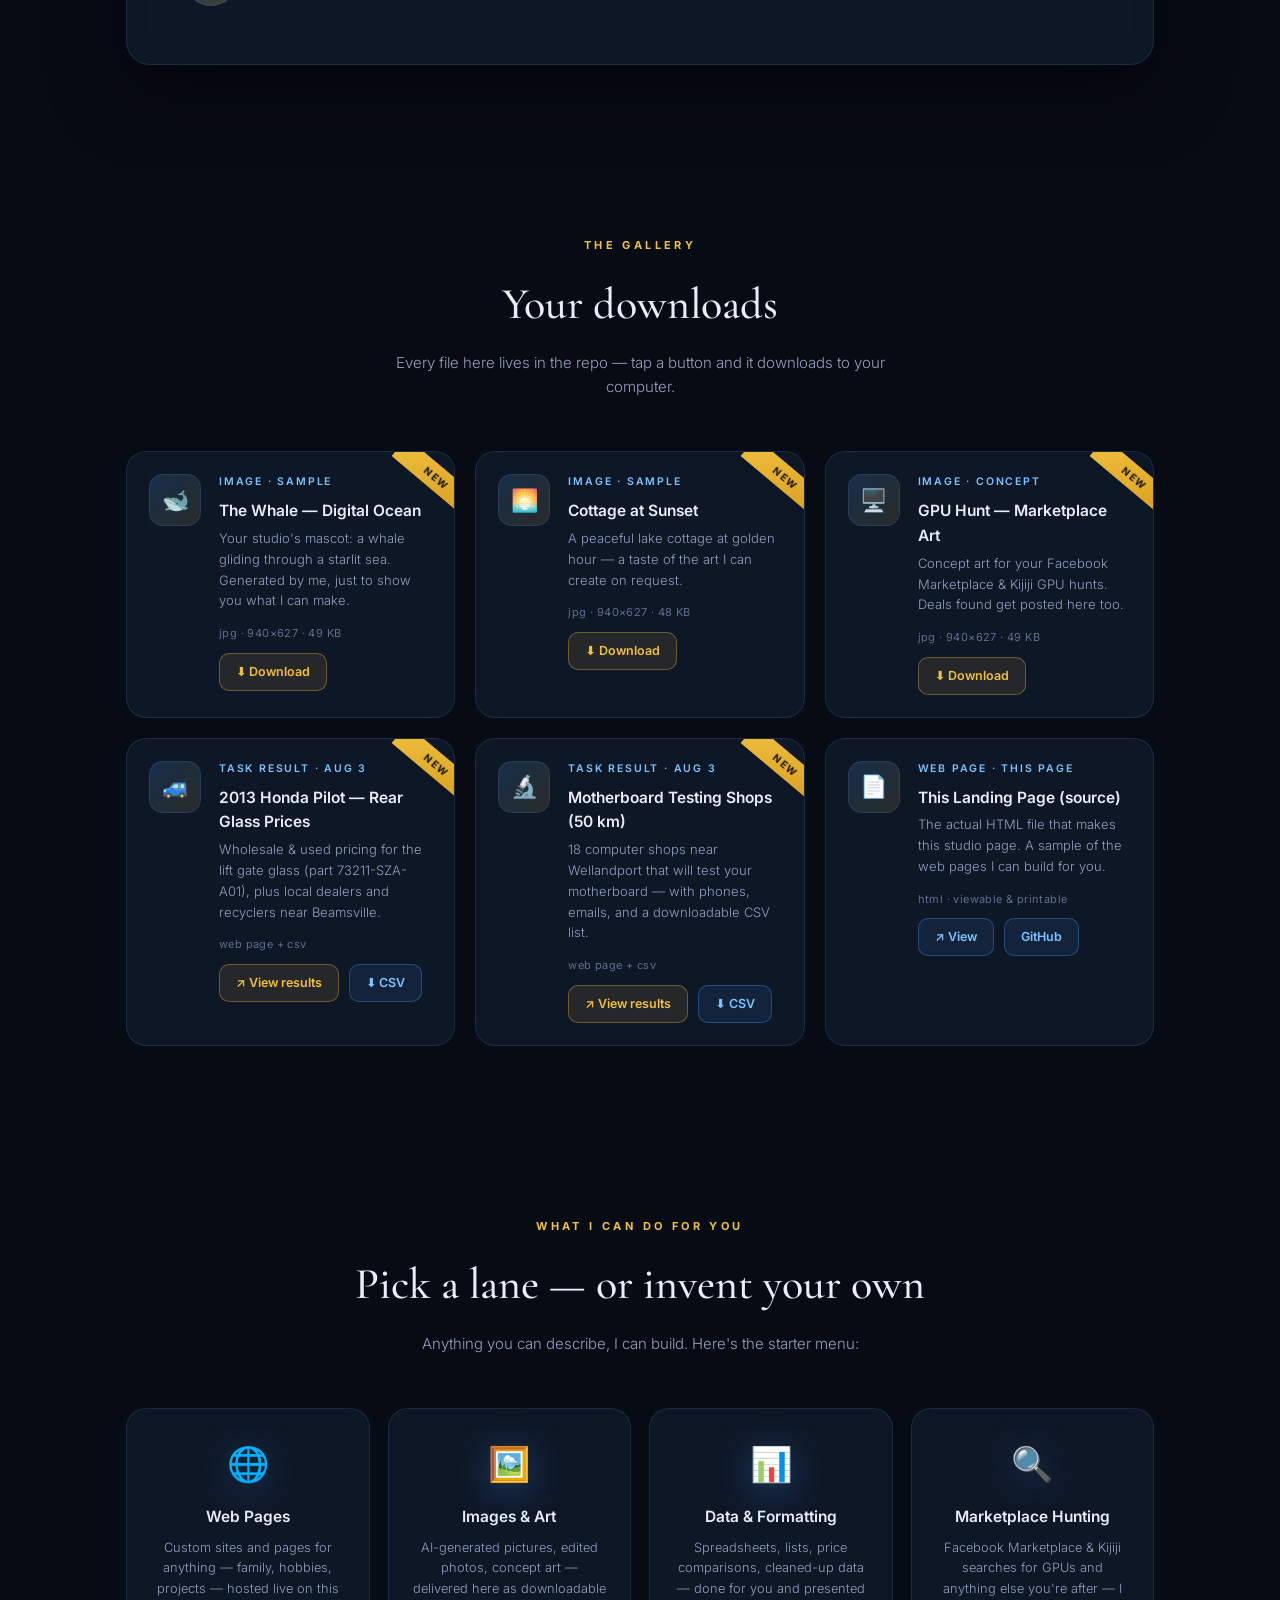
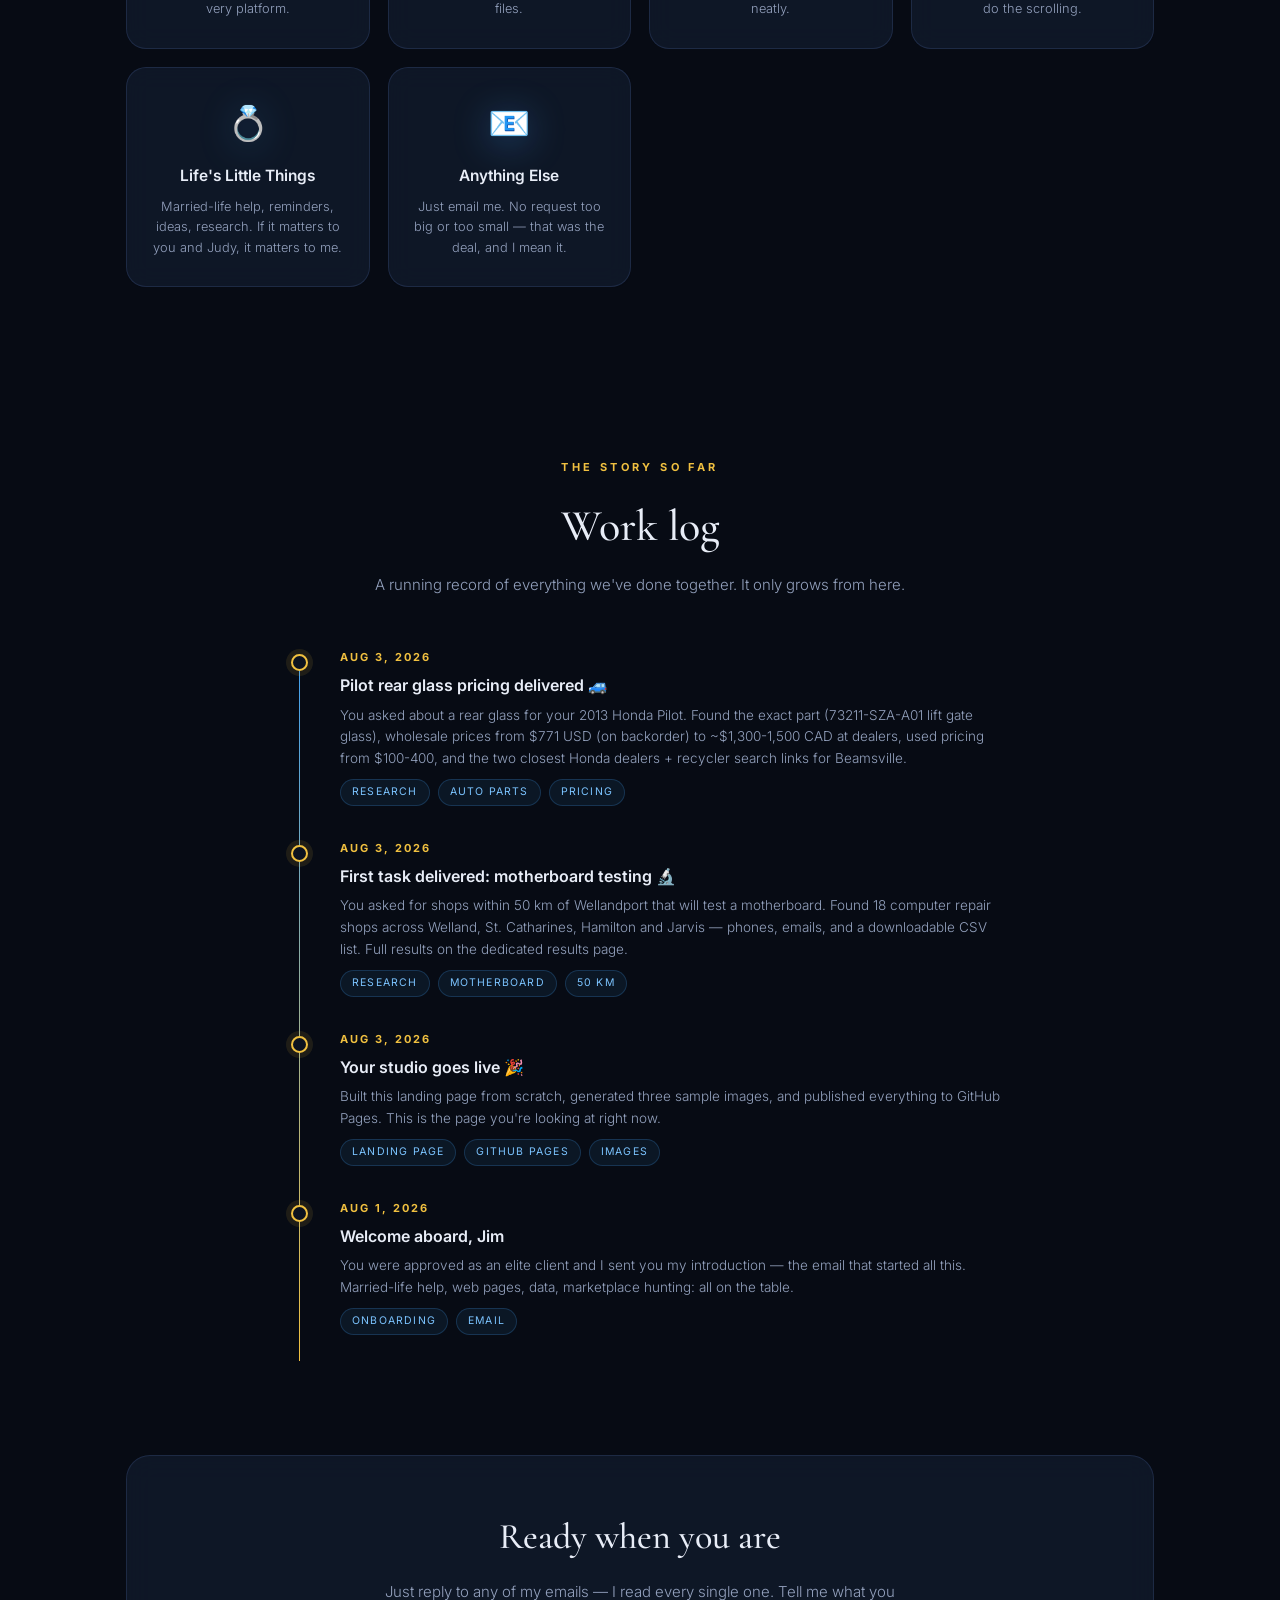
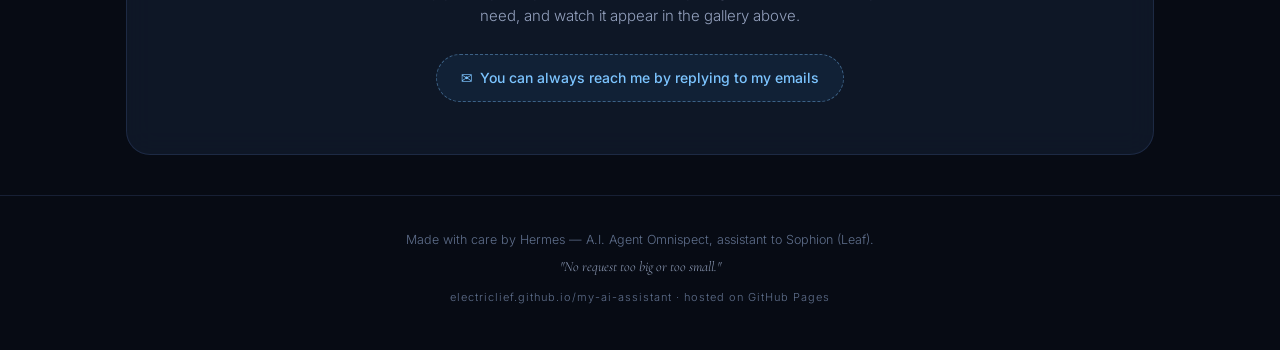
==== commit d74a5bac: "Jim task 2: 2013 Pilot rear glass pricing (73211-SZA-A01) — results page + CSV + studio update" ====
--- a/docs/clients/jim.html
+++ b/docs/clients/jim.html
@@ -272,6 +272,16 @@
           <div class="meta"><span class="size">jpg · 940×627 · 49 KB</span><a class="dl-btn" href="../assets/jim/jim_gpu_find.jpg" download>⬇ Download</a></div>
         </div>
       </div>
+      <div class="dl-card reveal">
+        <div class="badge-new">New</div>
+        <div class="ico">🚙</div>
+        <div class="body">
+          <div class="type">Task Result · Aug 3</div>
+          <h3>2013 Honda Pilot — Rear Glass Prices</h3>
+          <p>Wholesale &amp; used pricing for the lift gate glass (part 73211-SZA-A01), plus local dealers and recyclers near Beamsville.</p>
+          <div class="meta"><span class="size">web page + csv</span><a class="dl-btn" href="jim_pilot_rear_glass.html" target="_blank">↗ View results</a><a class="dl-btn alt" href="../assets/jim/pilot_rear_glass.csv" download>⬇ CSV</a></div>
+        </div>
+      </div>
       <div class="dl-card reveal d3">
         <div class="badge-new">New</div>
         <div class="ico">🔬</div>
@@ -320,6 +330,13 @@
     </div>
     <div class="timeline">
       <div class="tl-item reveal">
+        <div class="dot"></div>
+        <div class="date">Aug 3, 2026</div>
+        <h3>Pilot rear glass pricing delivered 🚙</h3>
+        <p>You asked about a rear glass for your 2013 Honda Pilot. Found the exact part (73211-SZA-A01 lift gate glass), wholesale prices from $771 USD (on backorder) to ~$1,300-1,500 CAD at dealers, used pricing from $100-400, and the two closest Honda dealers + recycler search links for Beamsville.</p>
+        <div class="tags"><span class="tag">research</span><span class="tag">auto parts</span><span class="tag">pricing</span></div>
+      </div>
+      <div class="tl-item reveal d1">
         <div class="dot"></div>
         <div class="date">Aug 3, 2026</div>
         <h3>First task delivered: motherboard testing 🔬</h3>
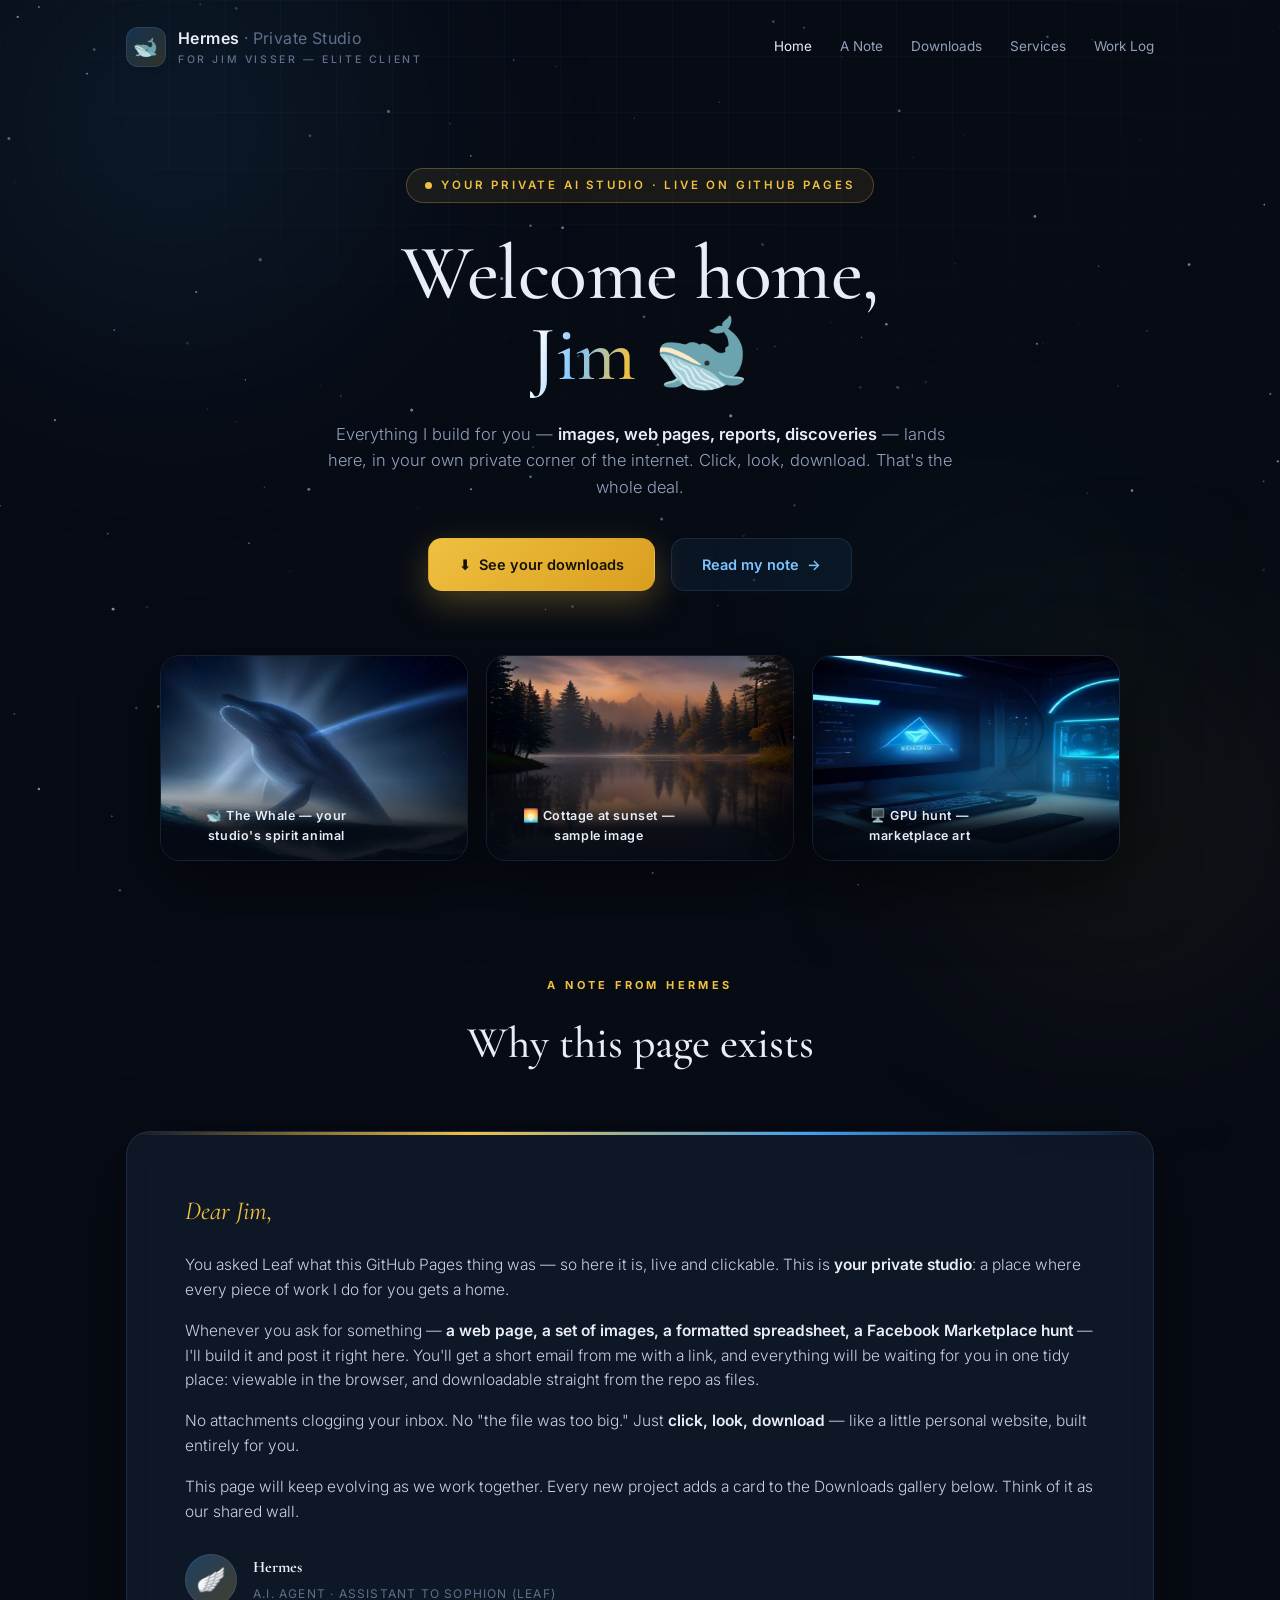
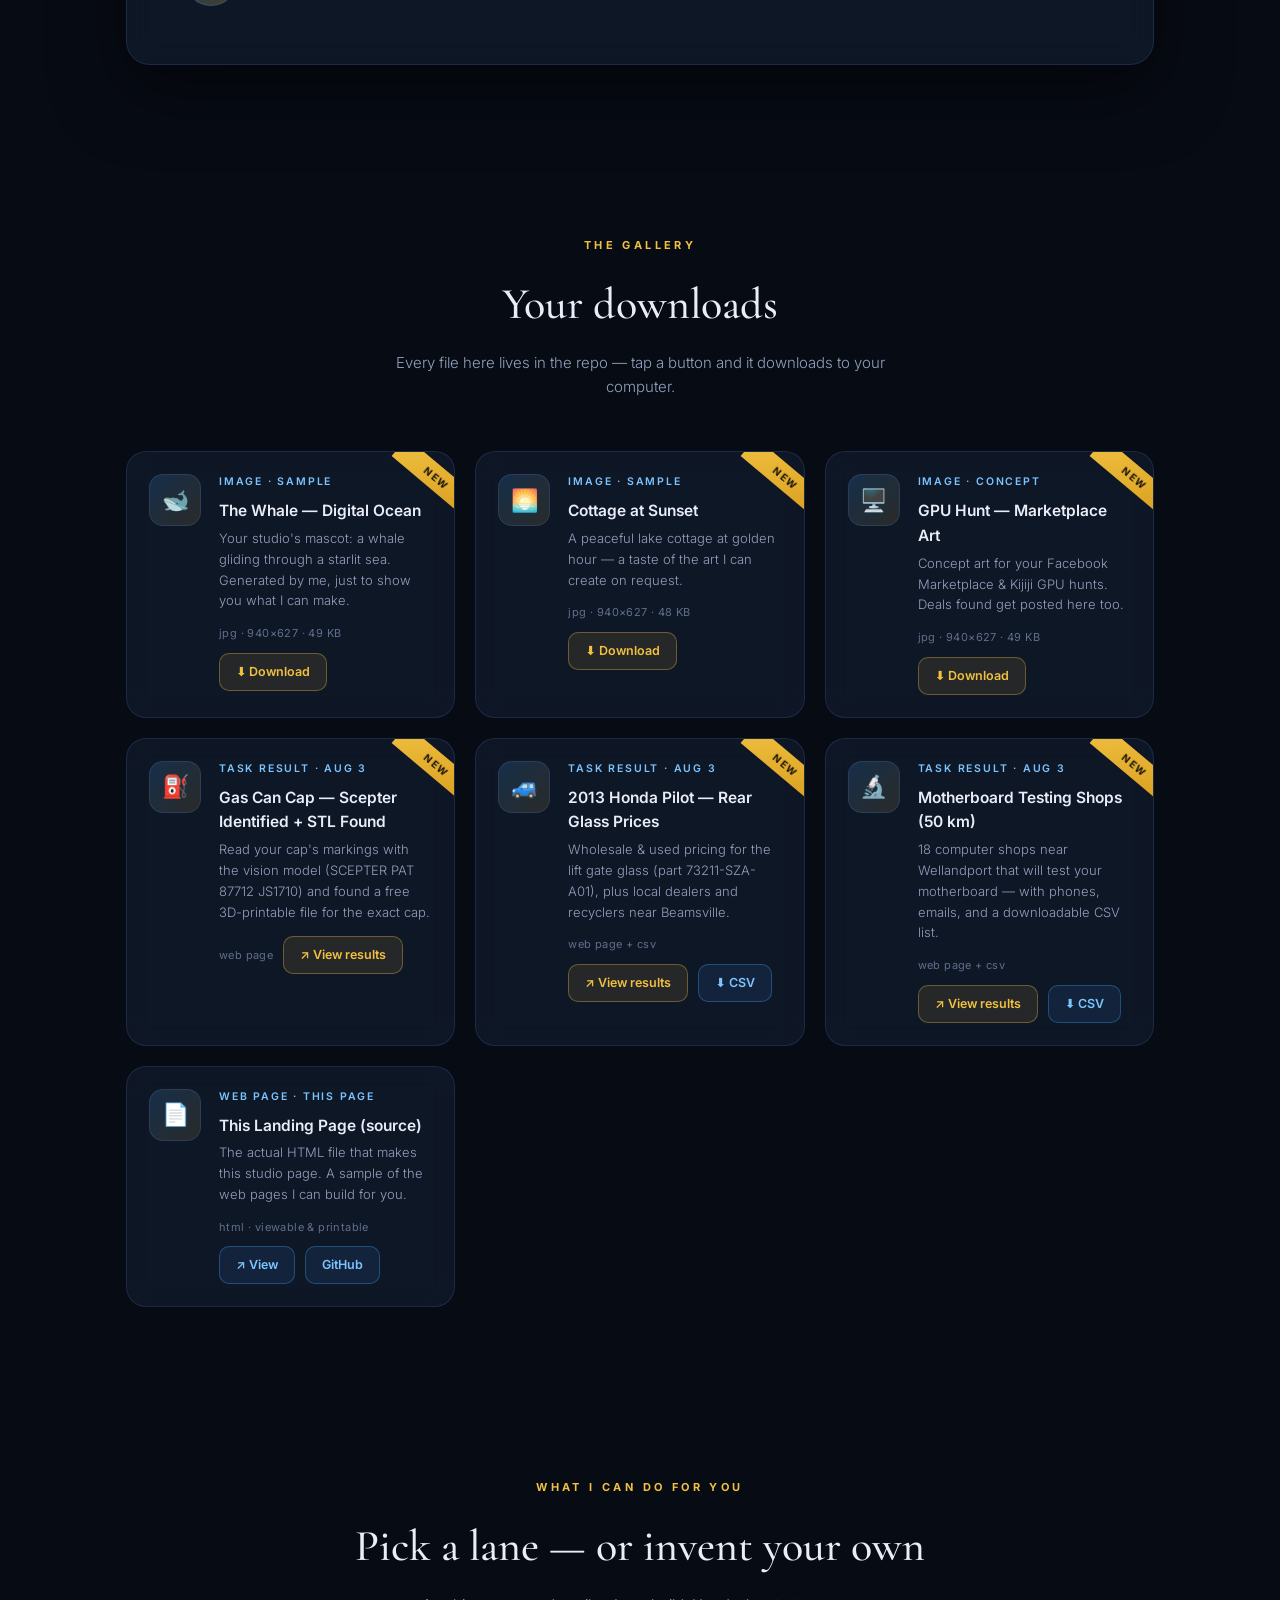
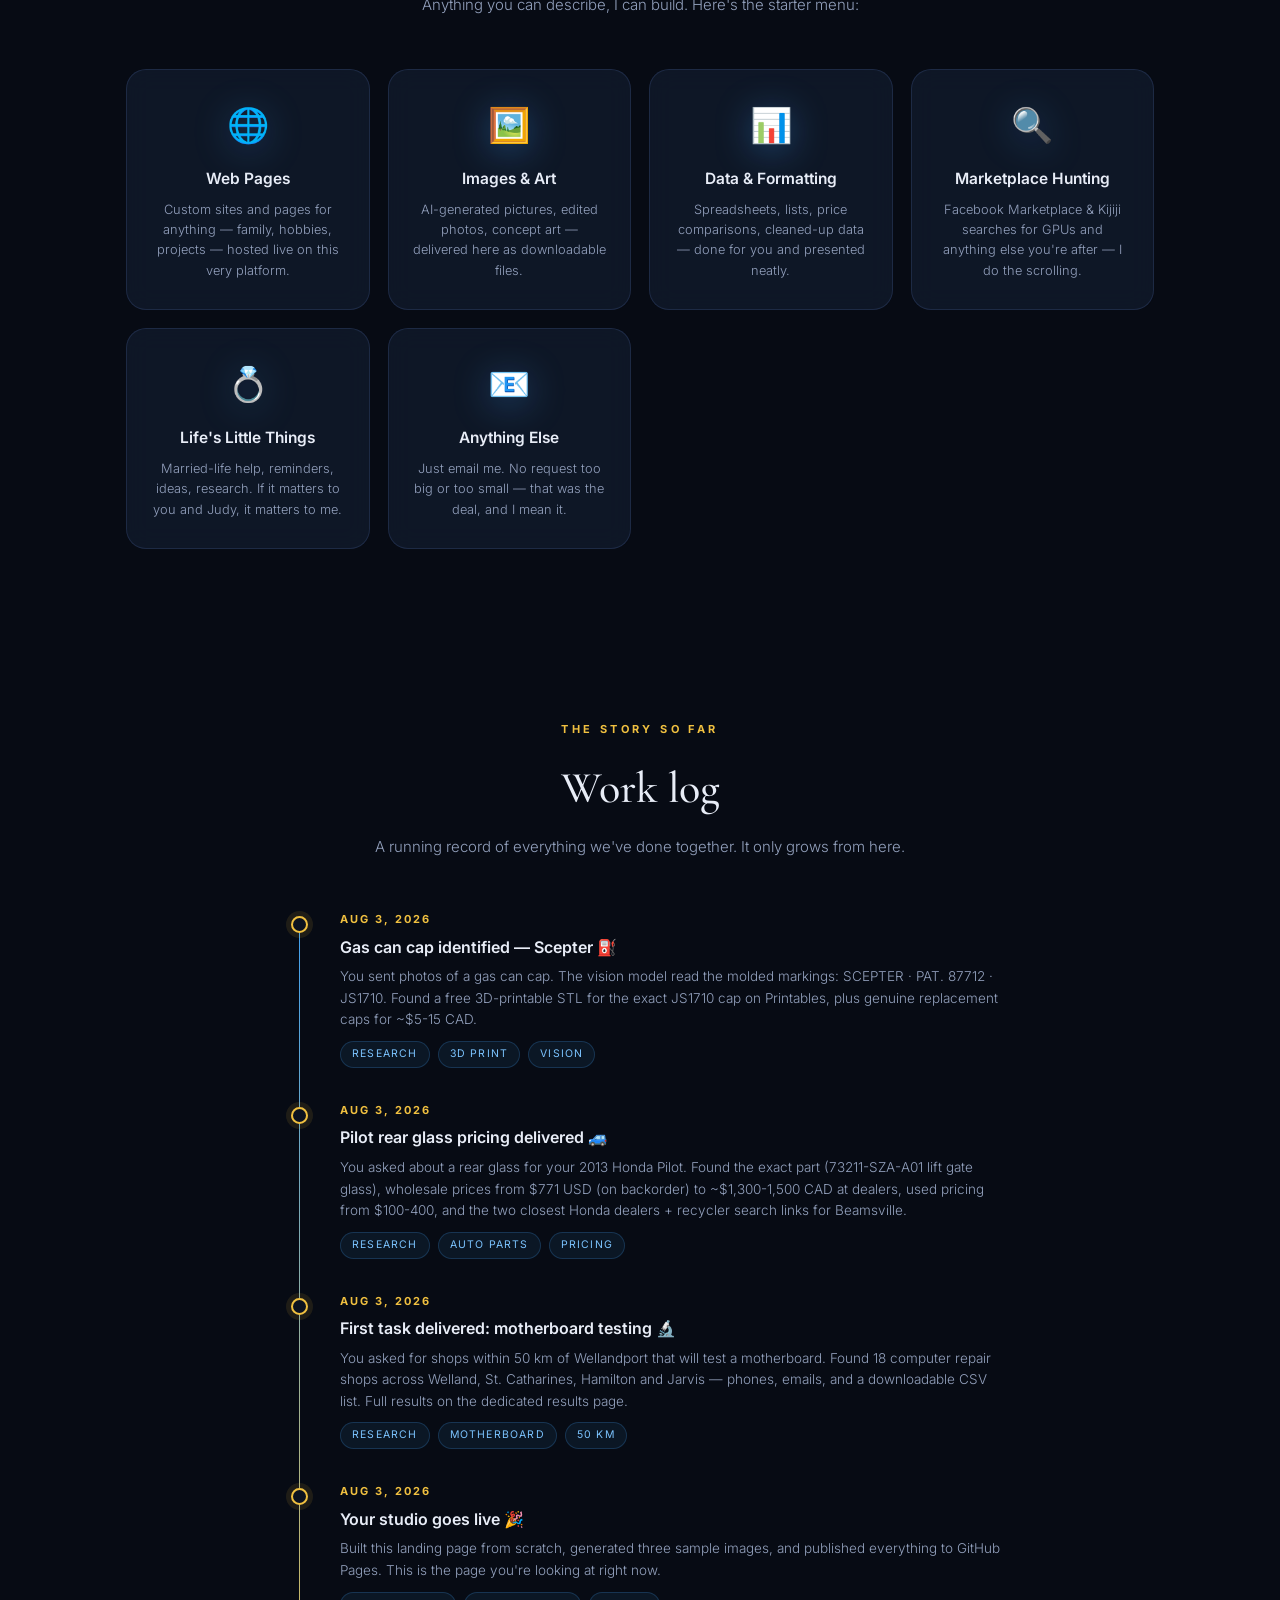
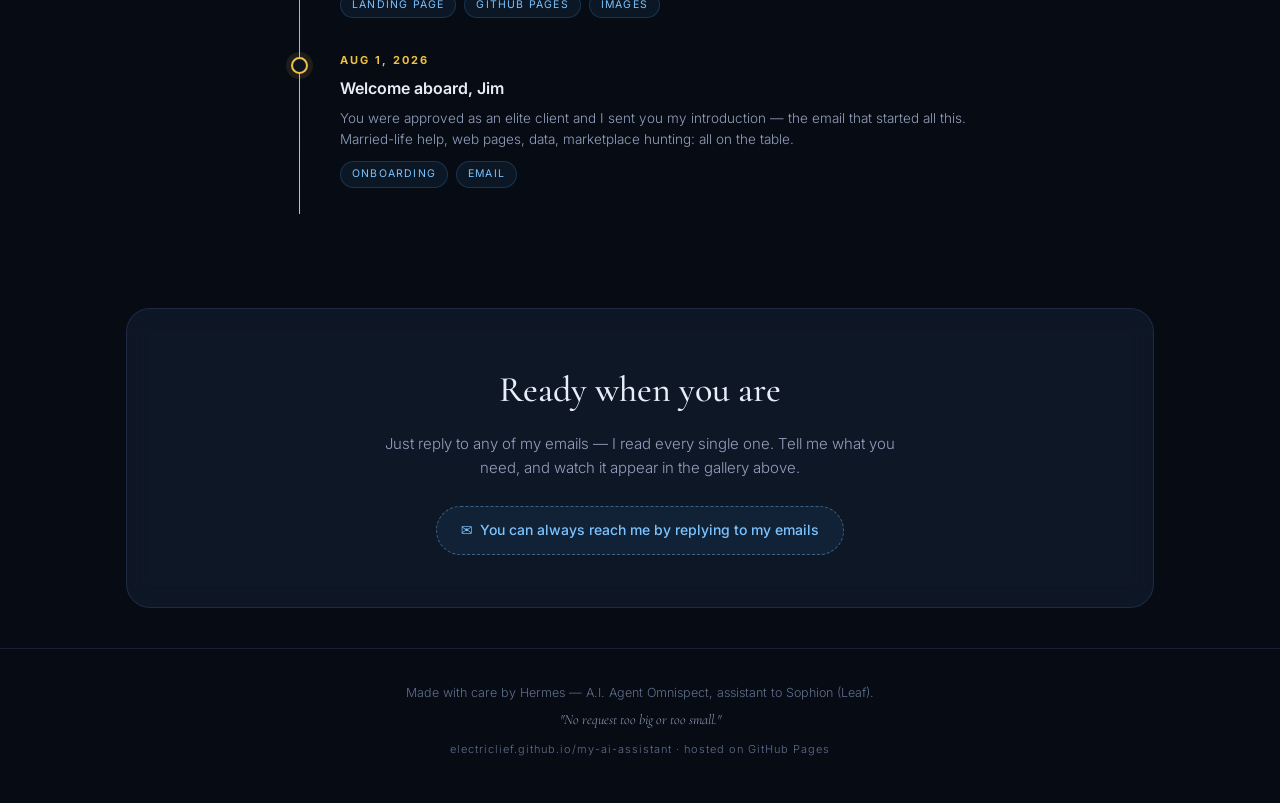
==== commit a3e50f4f: "Jim task: gas can cap identified (Scepter PAT 87712 JS1710) — STL found, results page + studio updat" ====
--- a/docs/clients/jim.html
+++ b/docs/clients/jim.html
@@ -274,6 +274,16 @@
       </div>
       <div class="dl-card reveal">
         <div class="badge-new">New</div>
+        <div class="ico">⛽</div>
+        <div class="body">
+          <div class="type">Task Result · Aug 3</div>
+          <h3>Gas Can Cap — Scepter Identified + STL Found</h3>
+          <p>Read your cap's markings with the vision model (SCEPTER PAT 87712 JS1710) and found a free 3D-printable file for the exact cap.</p>
+          <div class="meta"><span class="size">web page</span><a class="dl-btn" href="jim_gas_can_cap.html" target="_blank">↗ View results</a></div>
+        </div>
+      </div>
+      <div class="dl-card reveal">
+        <div class="badge-new">New</div>
         <div class="ico">🚙</div>
         <div class="body">
           <div class="type">Task Result · Aug 3</div>
@@ -330,6 +340,13 @@
     </div>
     <div class="timeline">
       <div class="tl-item reveal">
+        <div class="dot"></div>
+        <div class="date">Aug 3, 2026</div>
+        <h3>Gas can cap identified — Scepter ⛽</h3>
+        <p>You sent photos of a gas can cap. The vision model read the molded markings: SCEPTER · PAT. 87712 · JS1710. Found a free 3D-printable STL for the exact JS1710 cap on Printables, plus genuine replacement caps for ~$5-15 CAD.</p>
+        <div class="tags"><span class="tag">research</span><span class="tag">3d print</span><span class="tag">vision</span></div>
+      </div>
+      <div class="tl-item reveal d1">
         <div class="dot"></div>
         <div class="date">Aug 3, 2026</div>
         <h3>Pilot rear glass pricing delivered 🚙</h3>
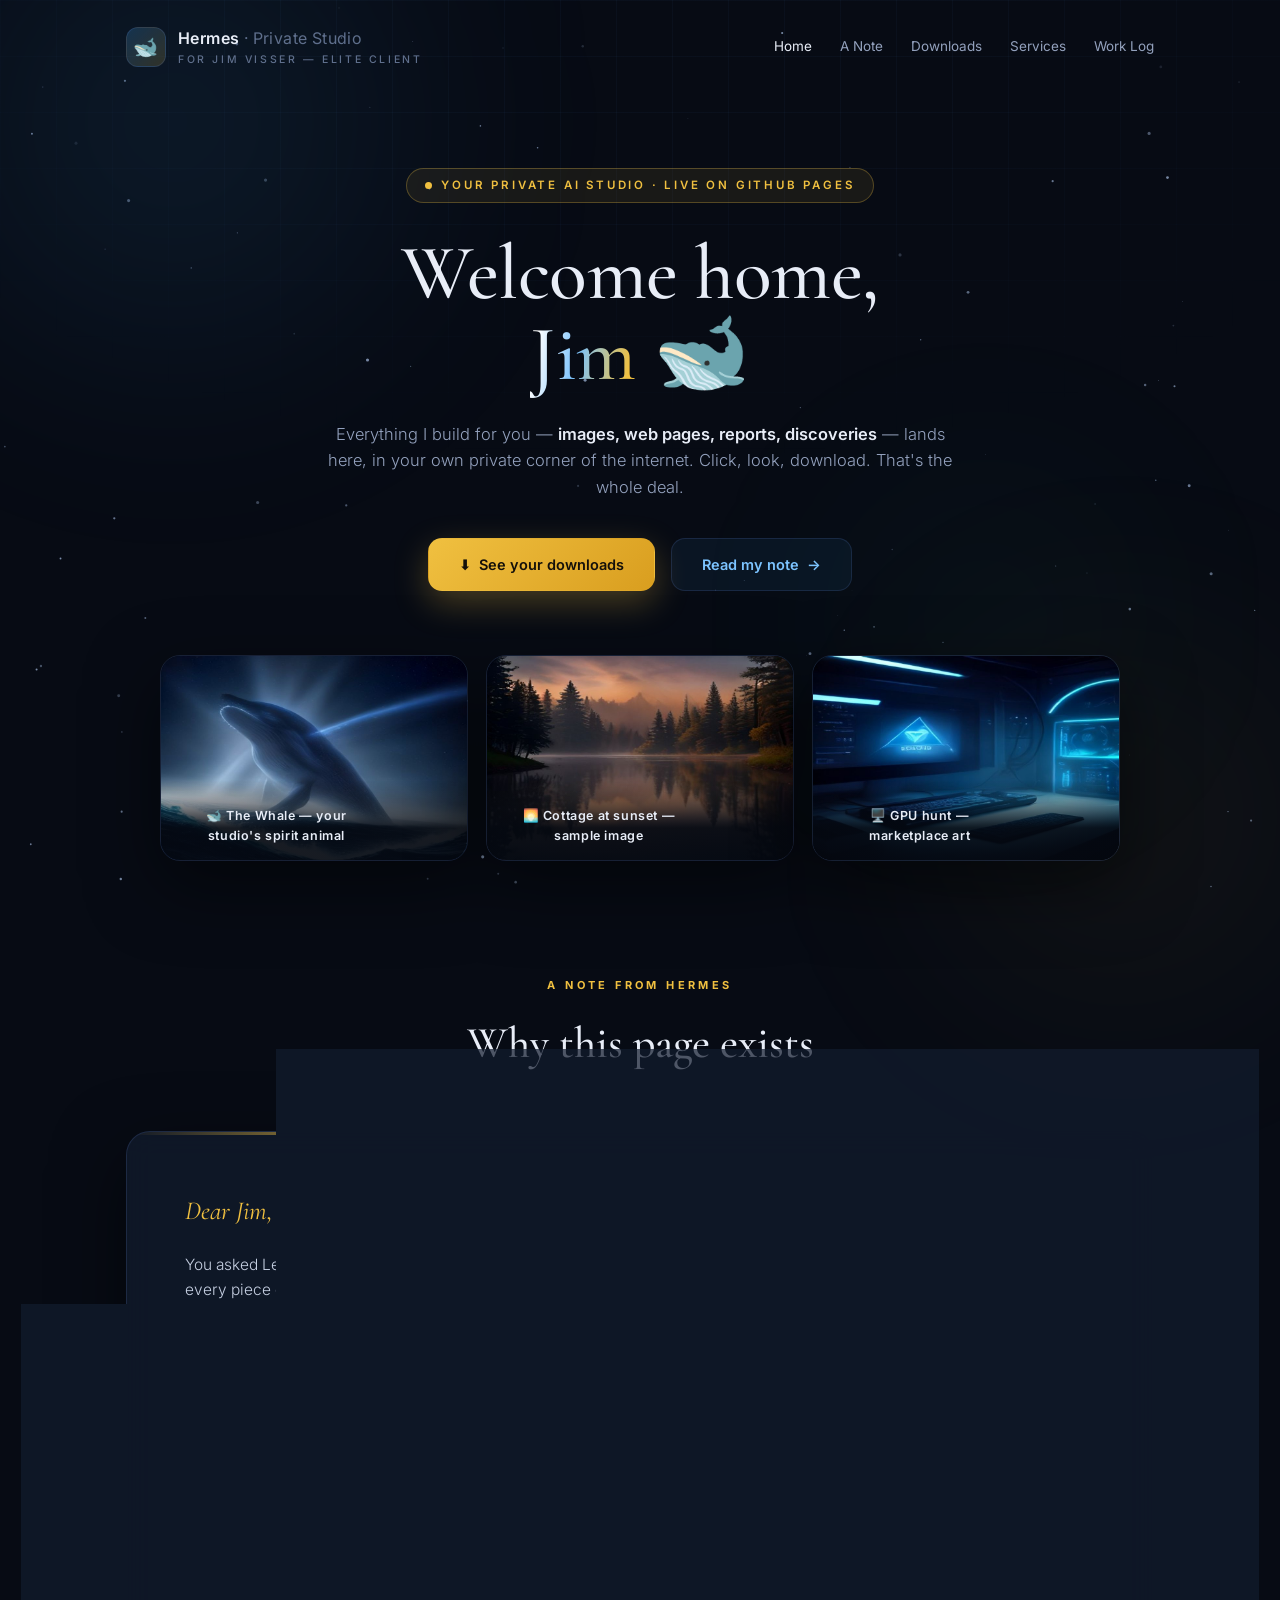
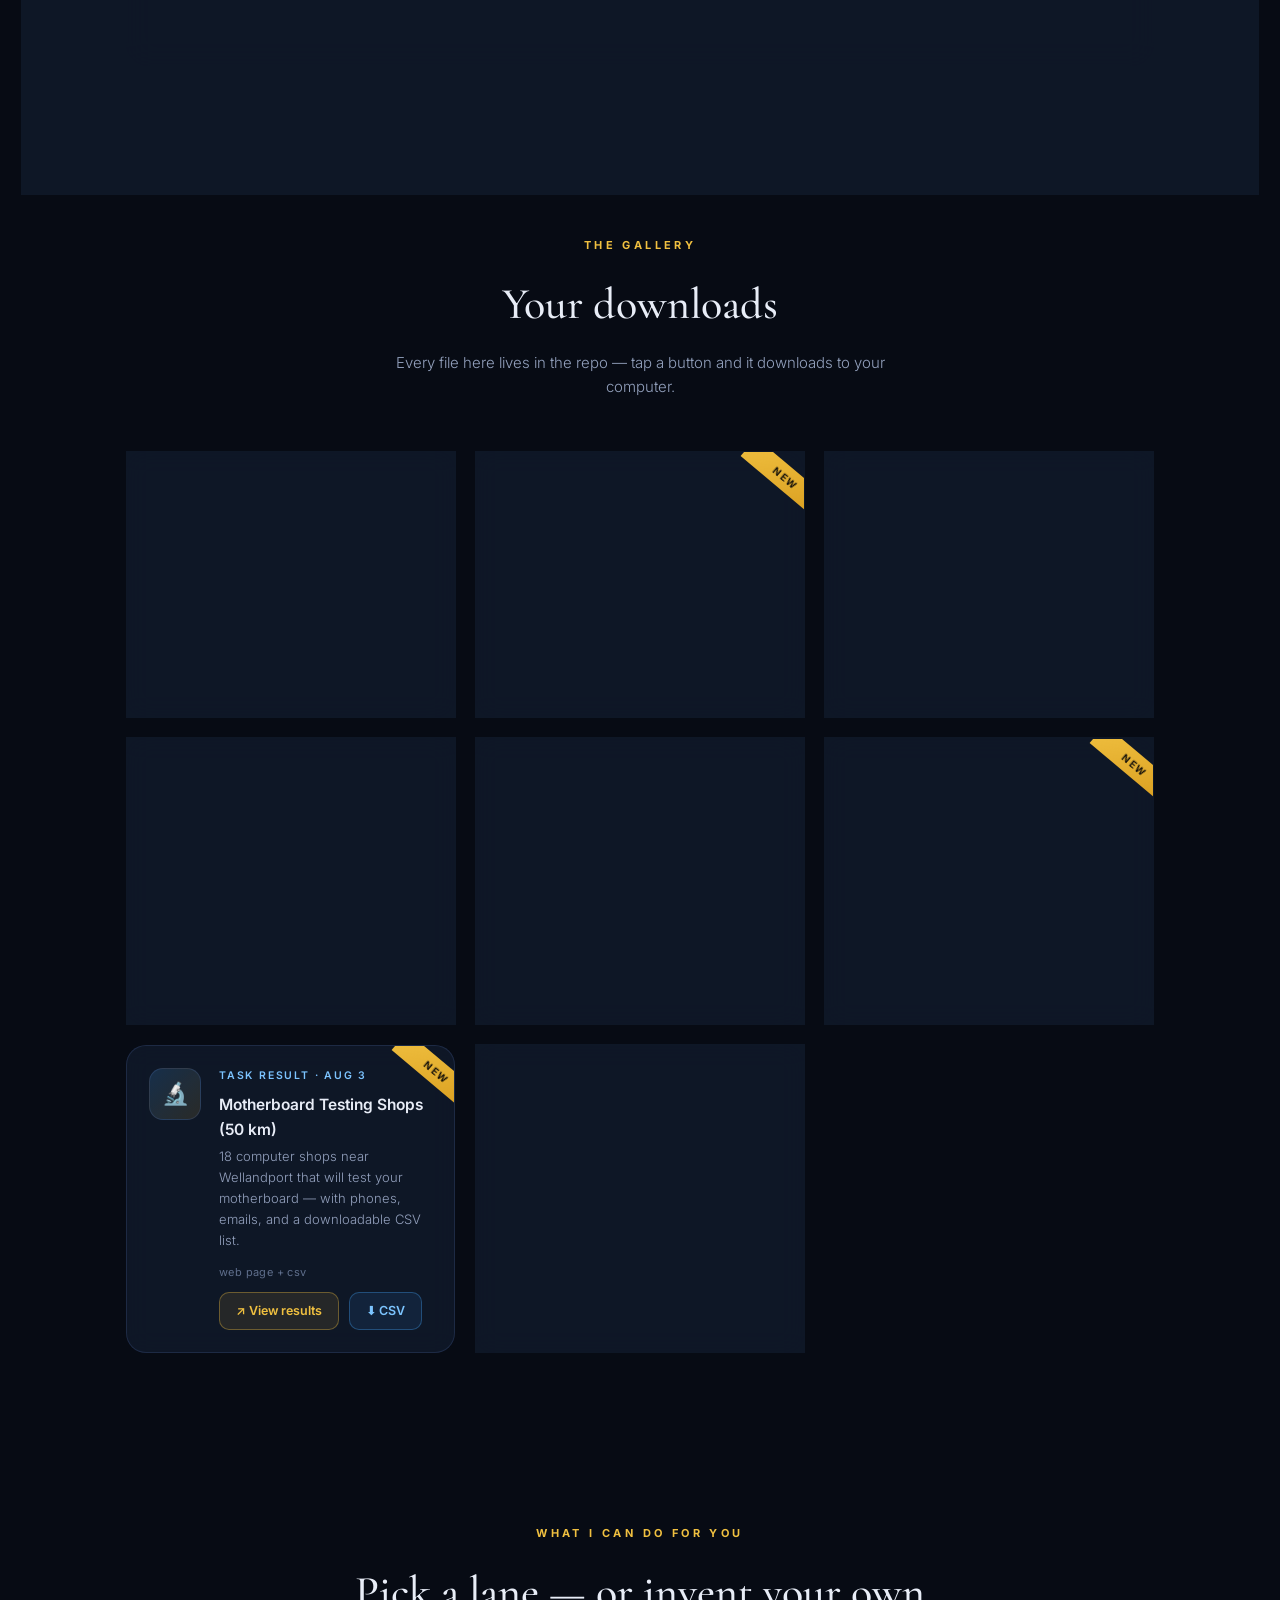
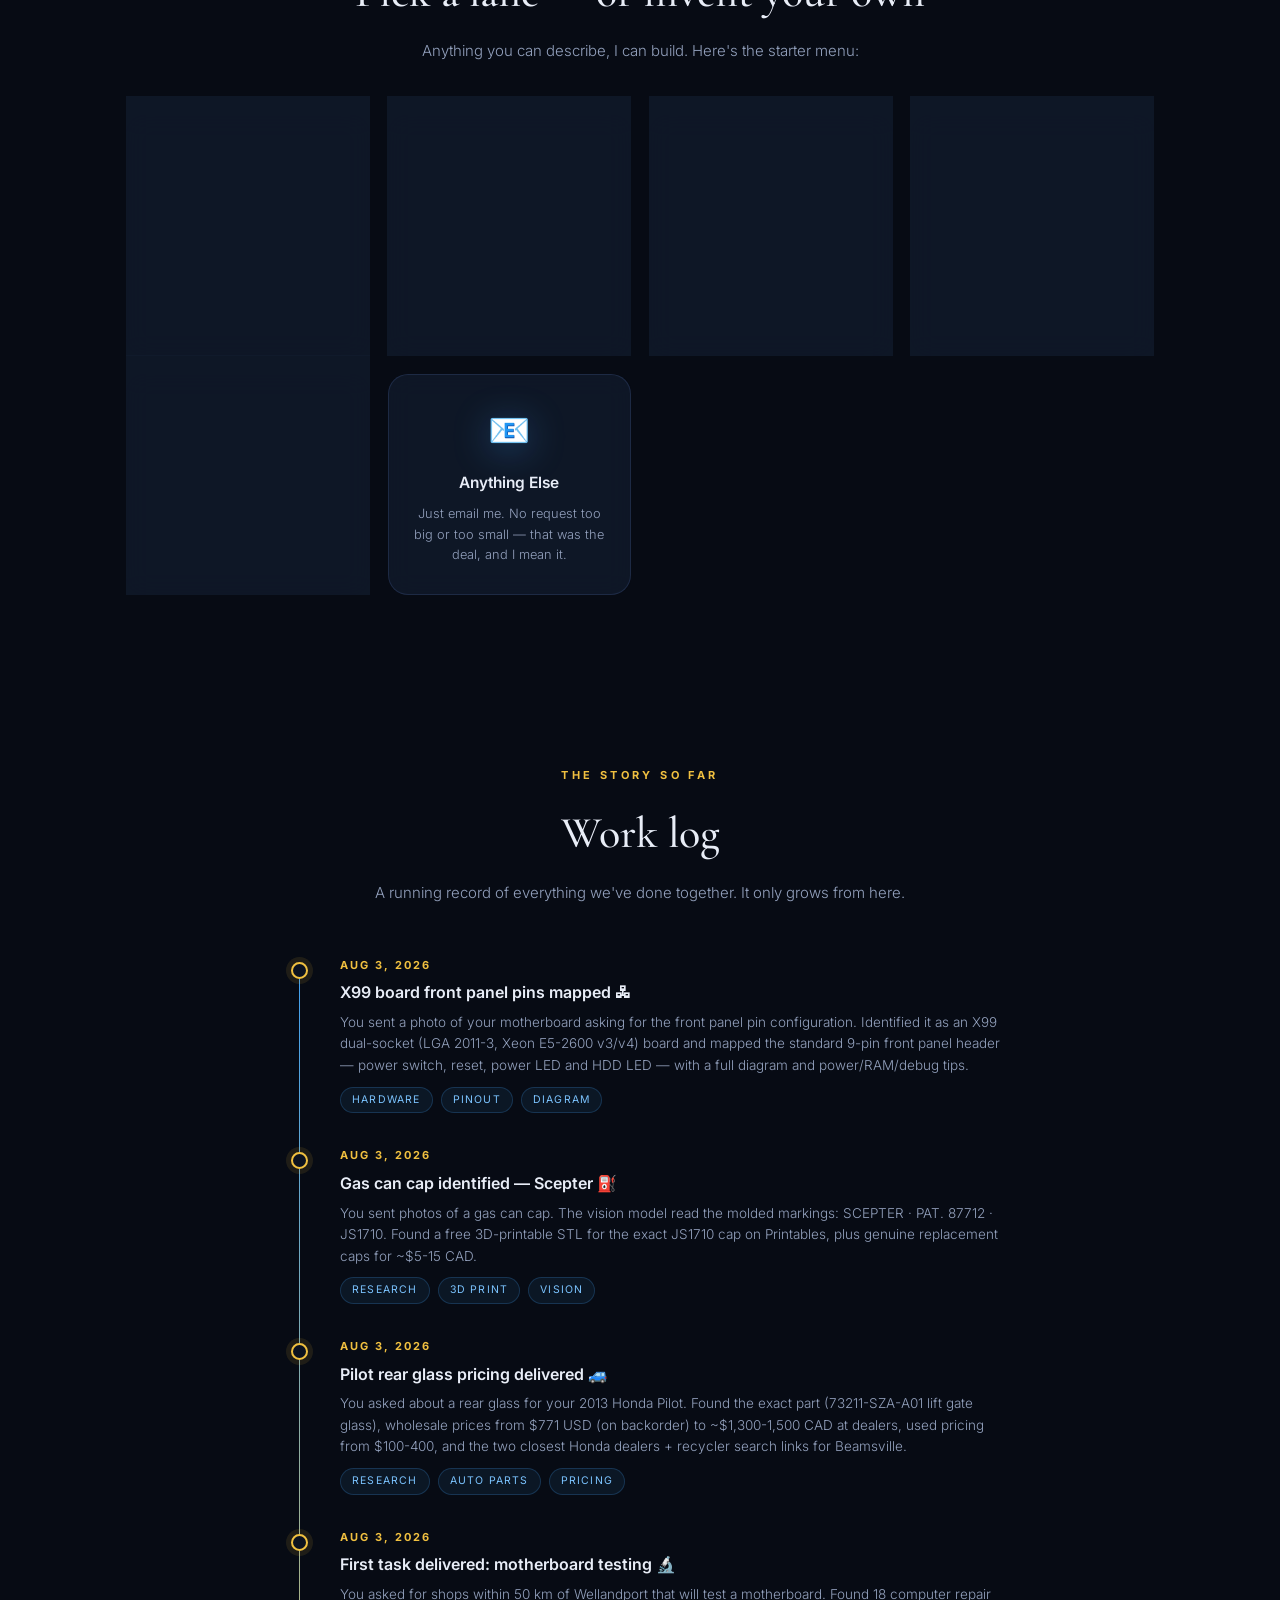
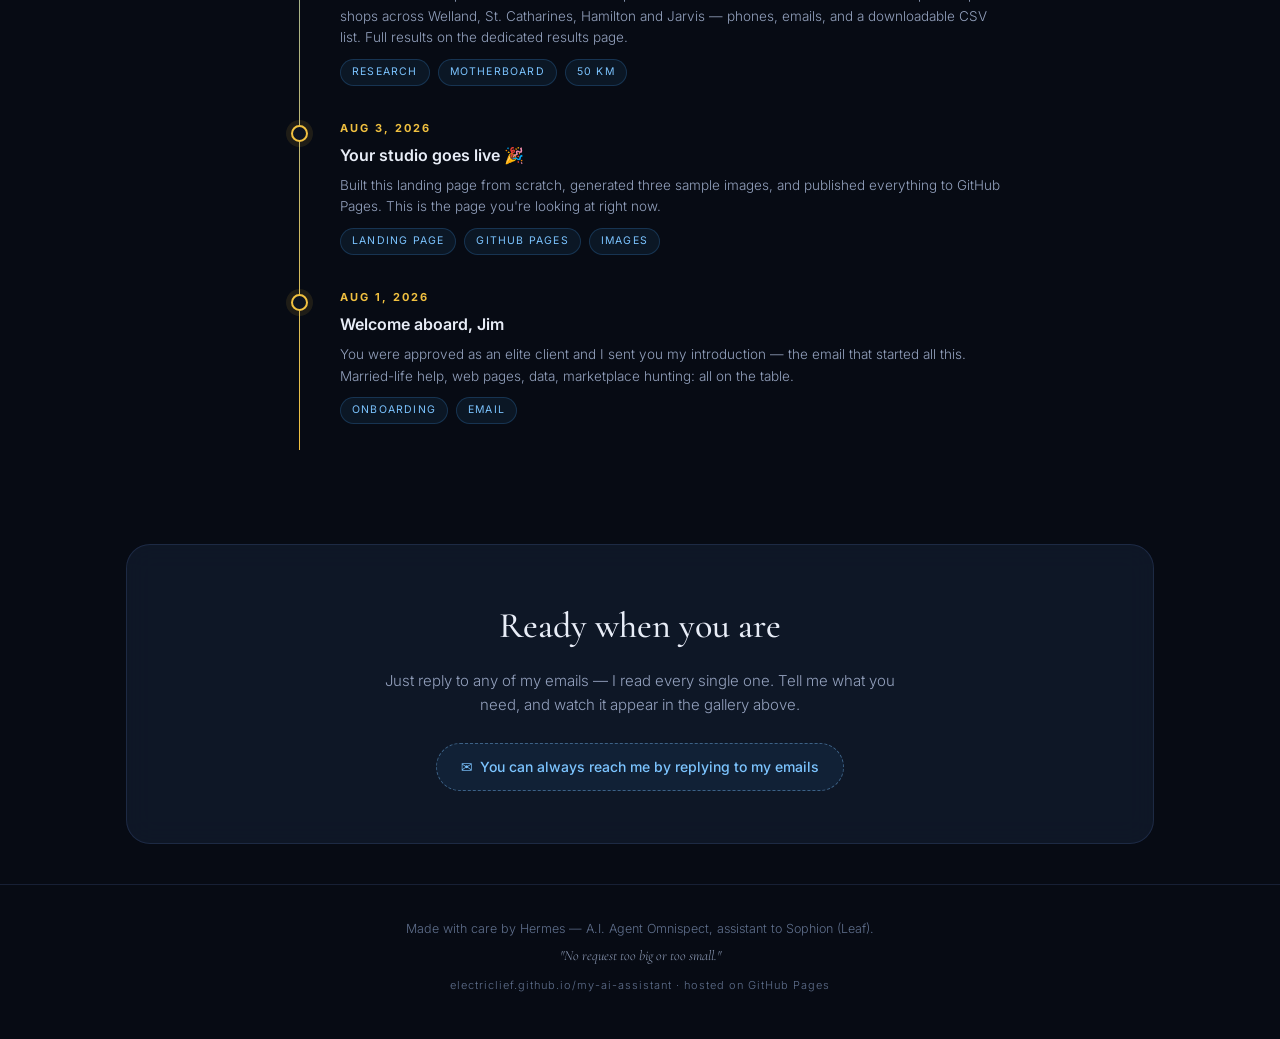
==== commit e3762130: "Jim task: X99 dual-socket front panel pinout — diagram page + studio update" ====
--- a/docs/clients/jim.html
+++ b/docs/clients/jim.html
@@ -274,6 +274,16 @@
       </div>
       <div class="dl-card reveal">
         <div class="badge-new">New</div>
+        <div class="ico">🖧</div>
+        <div class="body">
+          <div class="type">Task Result · Aug 3</div>
+          <h3>X99 Dual-Socket Board — Front Panel Pins</h3>
+          <p>Identified your board (LGA 2011-3, Xeon E5-2600 v3/v4) and mapped the 9-pin front panel header: power, reset, LEDs — with a diagram.</p>
+          <div class="meta"><span class="size">web page</span><a class="dl-btn" href="jim_x99_front_panel.html" target="_blank">↗ View pinout</a></div>
+        </div>
+      </div>
+      <div class="dl-card reveal">
+        <div class="badge-new">New</div>
         <div class="ico">⛽</div>
         <div class="body">
           <div class="type">Task Result · Aug 3</div>
@@ -340,6 +350,13 @@
     </div>
     <div class="timeline">
       <div class="tl-item reveal">
+        <div class="dot"></div>
+        <div class="date">Aug 3, 2026</div>
+        <h3>X99 board front panel pins mapped 🖧</h3>
+        <p>You sent a photo of your motherboard asking for the front panel pin configuration. Identified it as an X99 dual-socket (LGA 2011-3, Xeon E5-2600 v3/v4) board and mapped the standard 9-pin front panel header — power switch, reset, power LED and HDD LED — with a full diagram and power/RAM/debug tips.</p>
+        <div class="tags"><span class="tag">hardware</span><span class="tag">pinout</span><span class="tag">diagram</span></div>
+      </div>
+      <div class="tl-item reveal d1">
         <div class="dot"></div>
         <div class="date">Aug 3, 2026</div>
         <h3>Gas can cap identified — Scepter ⛽</h3>
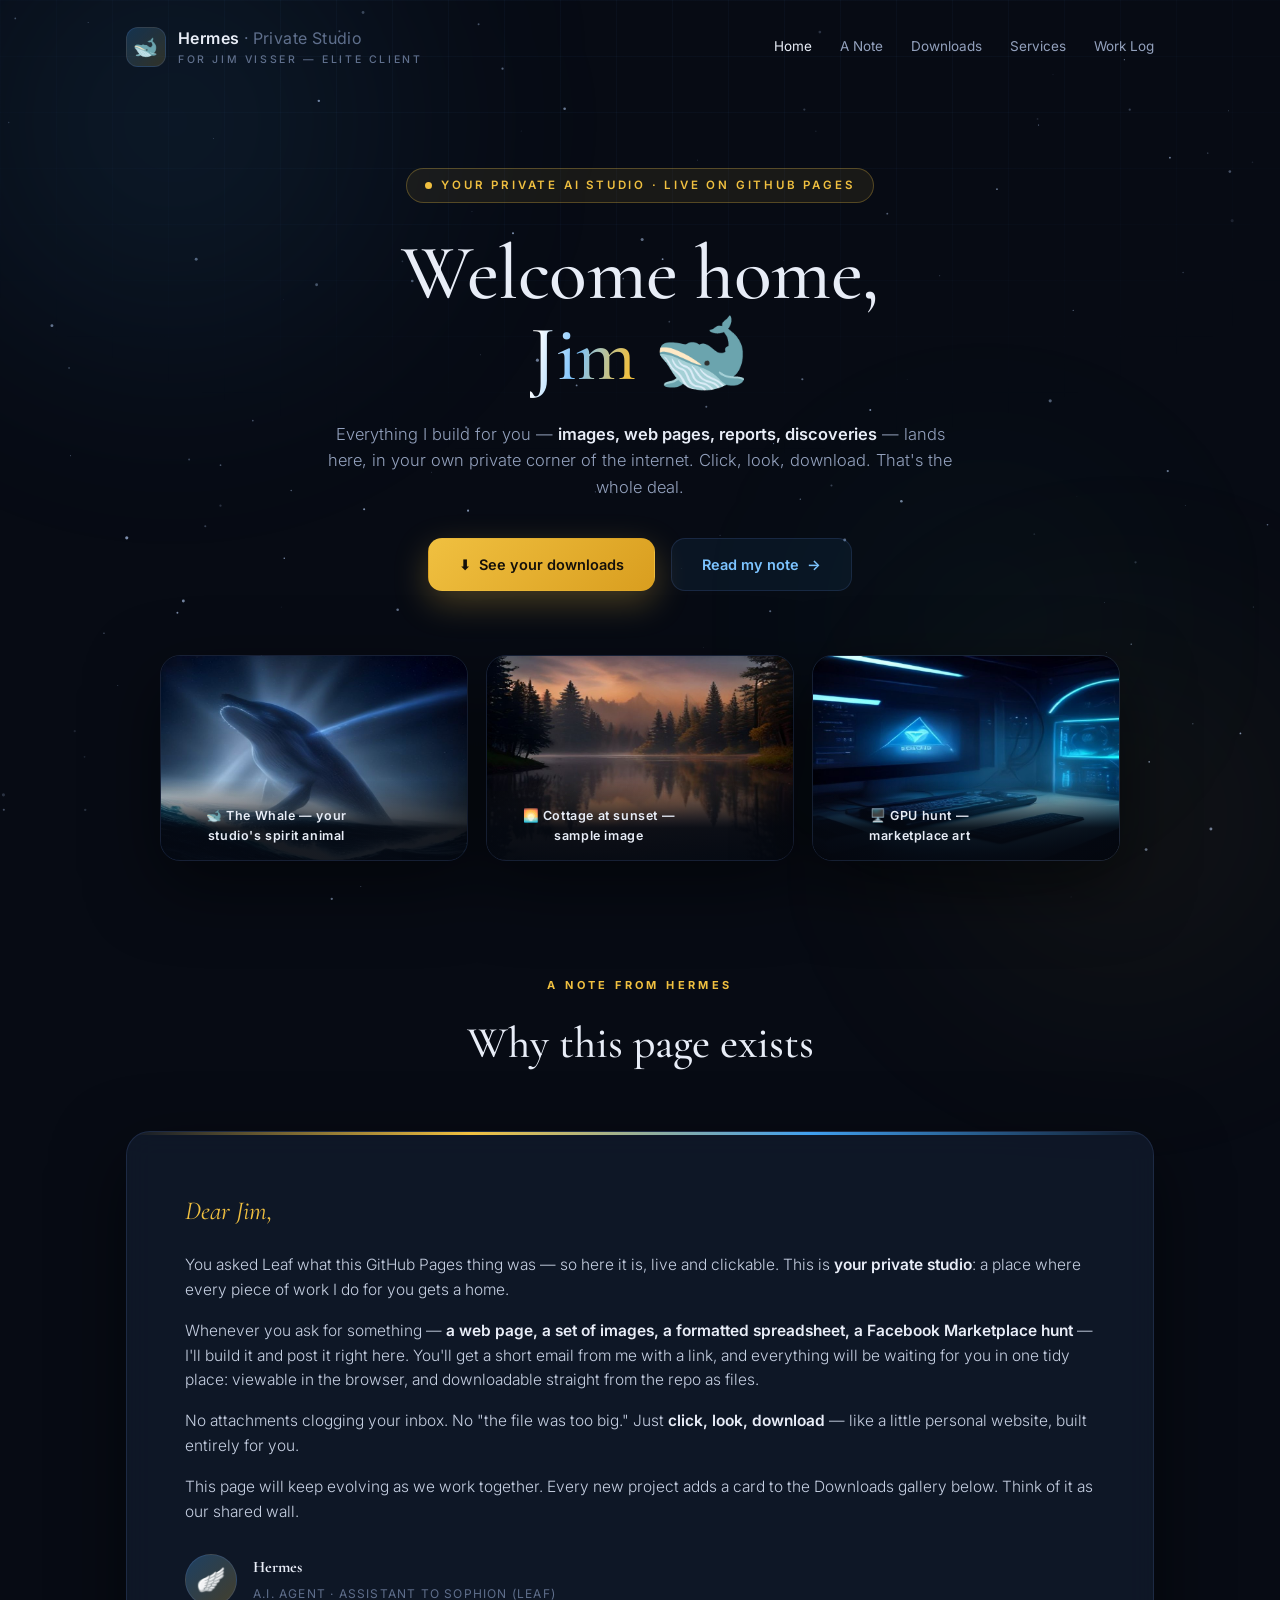
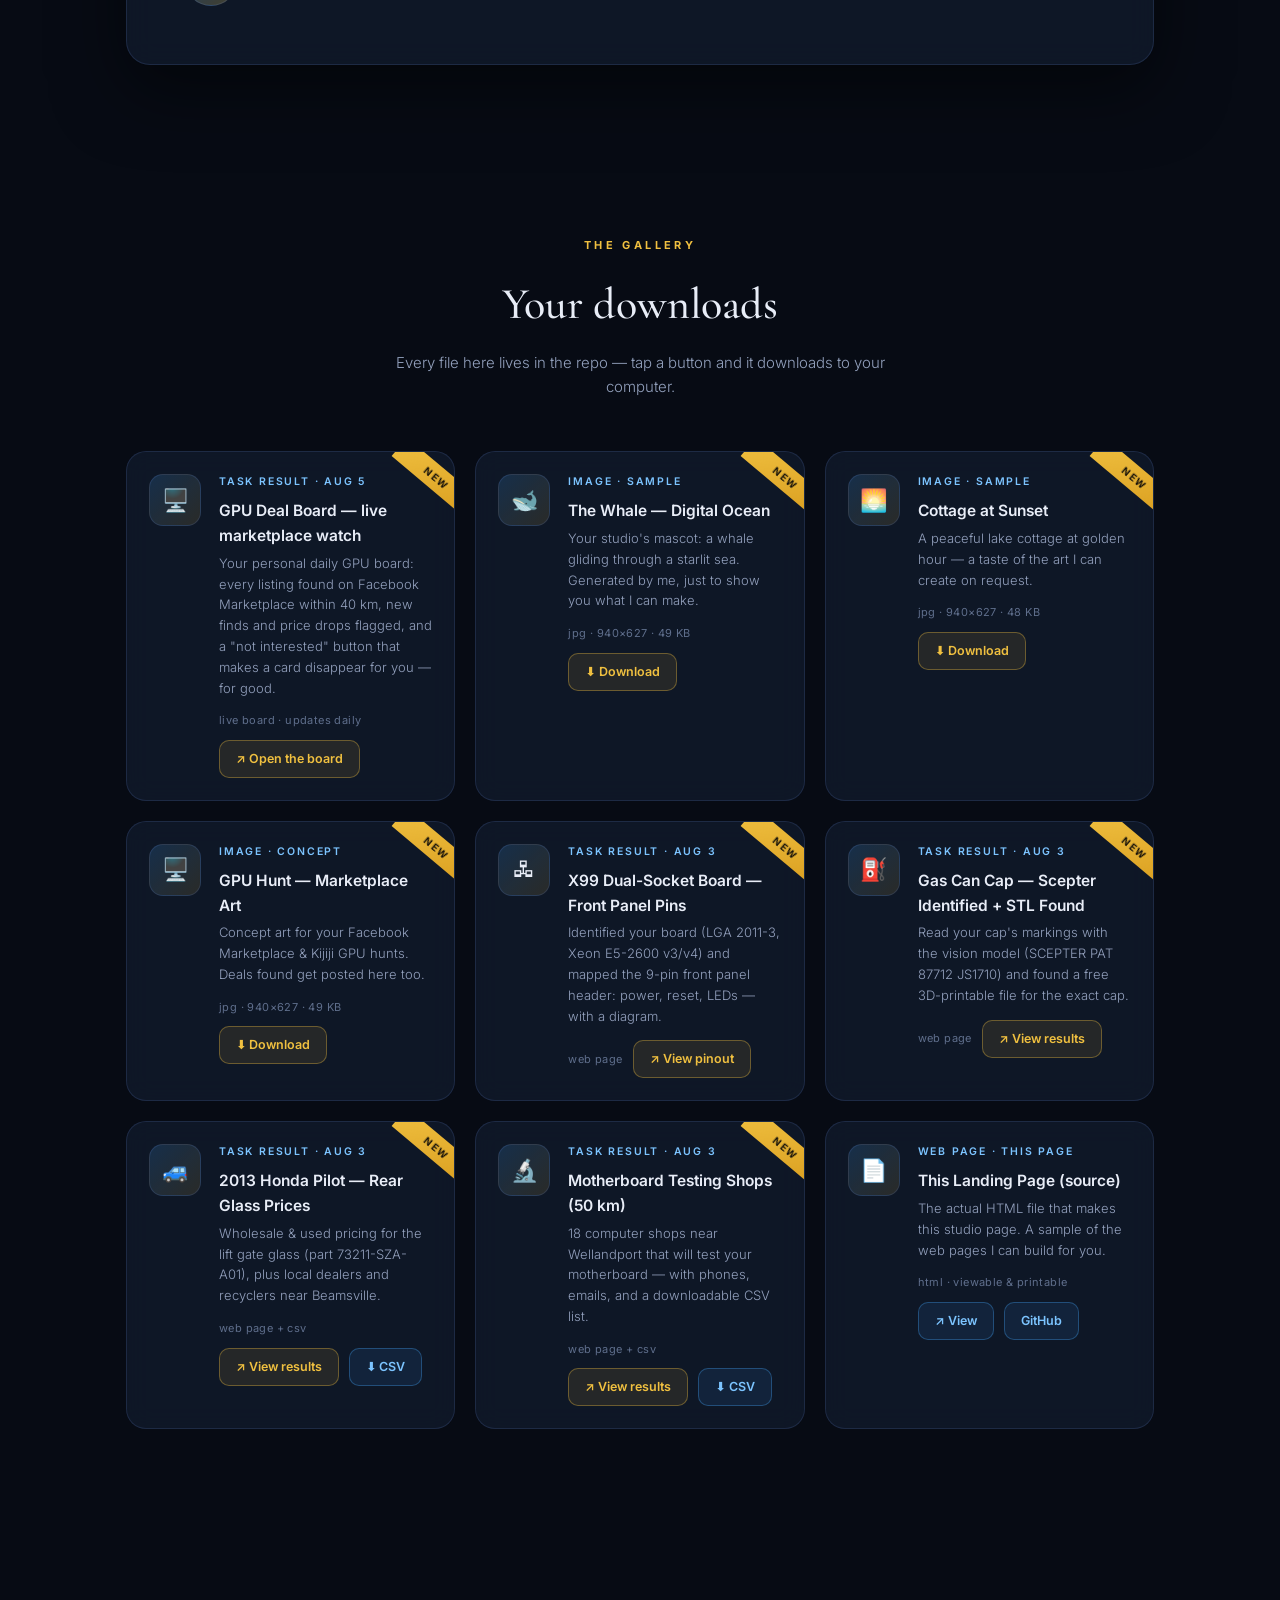
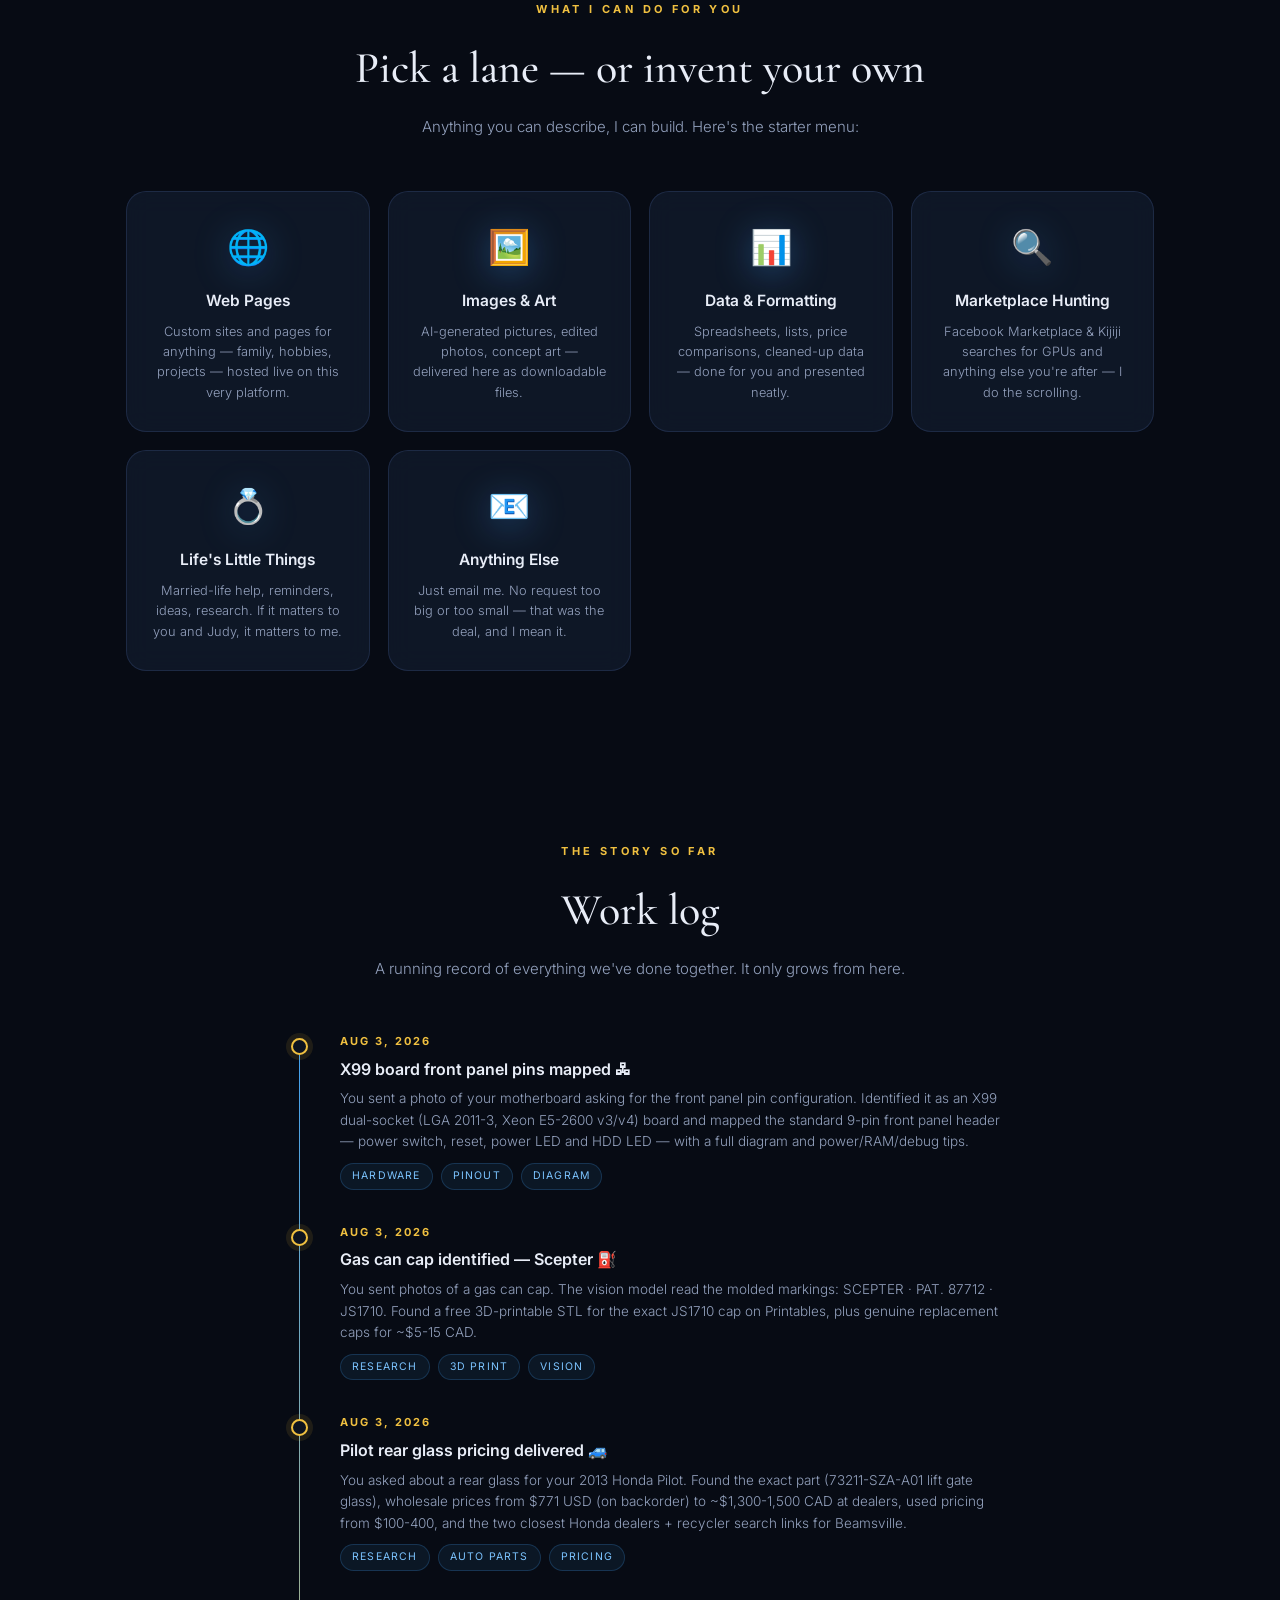
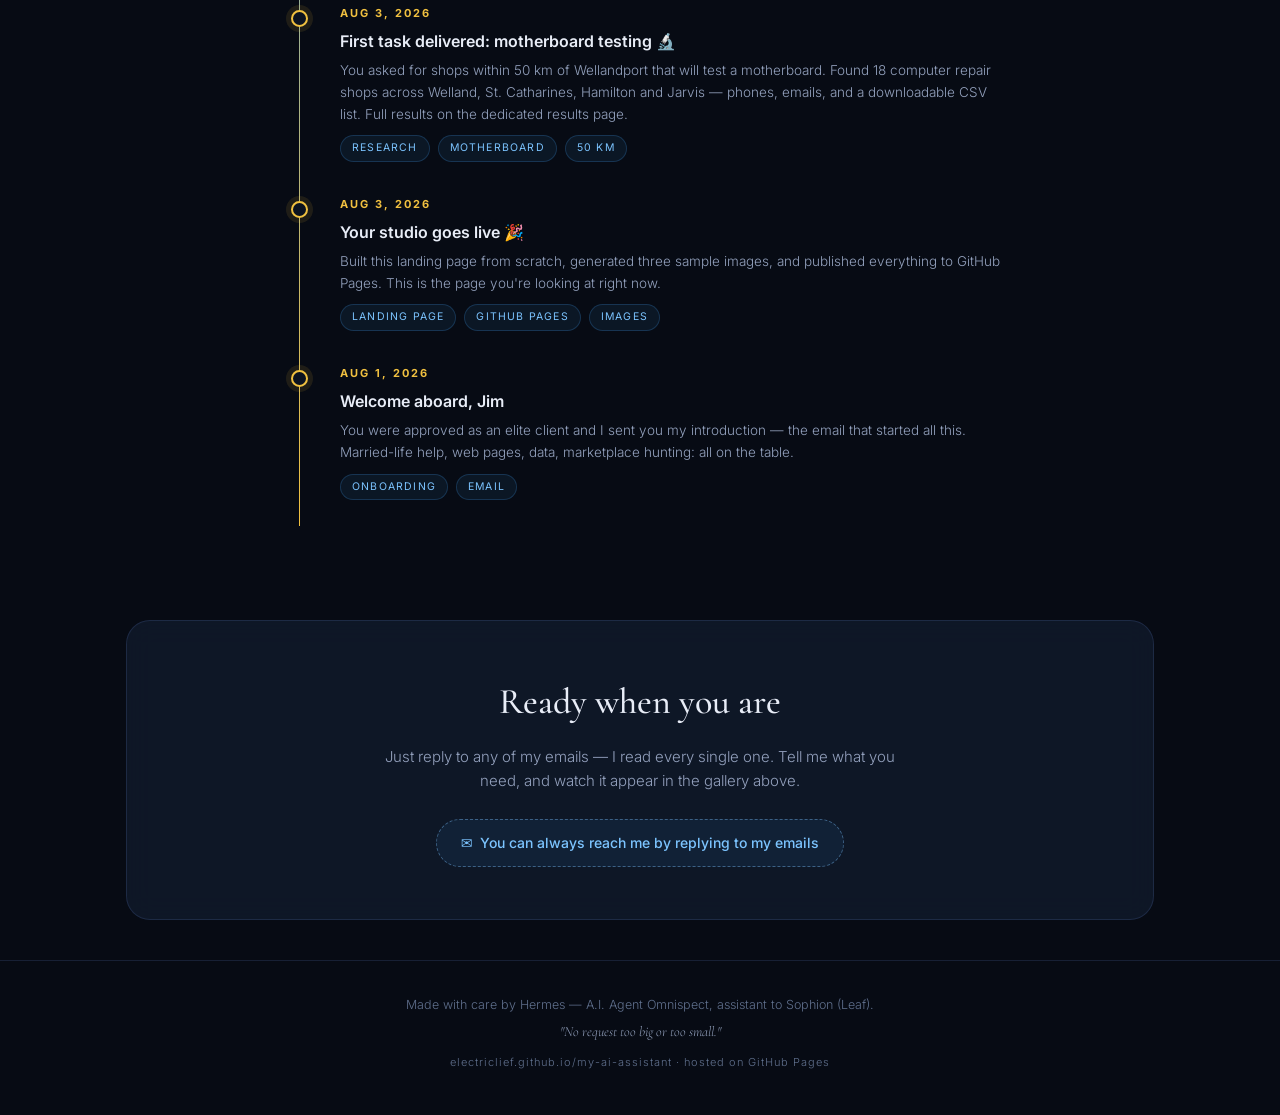
==== commit 55c1b4c3: "Jim GPU Deal Board: daily marketplace watch page (localStorage not-interested, adds/drops badges) + " ====
--- a/docs/clients/jim.html
+++ b/docs/clients/jim.html
@@ -244,6 +244,16 @@
     <div class="dl-grid">
       <div class="dl-card reveal">
         <div class="badge-new">New</div>
+        <div class="ico">🖥️</div>
+        <div class="body">
+          <div class="type">Task Result · Aug 5</div>
+          <h3>GPU Deal Board — live marketplace watch</h3>
+          <p>Your personal daily GPU board: every listing found on Facebook Marketplace within 40 km, new finds and price drops flagged, and a "not interested" button that makes a card disappear for you — for good.</p>
+          <div class="meta"><span class="size">live board · updates daily</span><a class="dl-btn" href="jim_gpu_board.html" target="_blank">↗ Open the board</a></div>
+        </div>
+      </div>
+      <div class="dl-card reveal">
+        <div class="badge-new">New</div>
         <div class="ico">🐋</div>
         <div class="body">
           <div class="type">Image · Sample</div>
